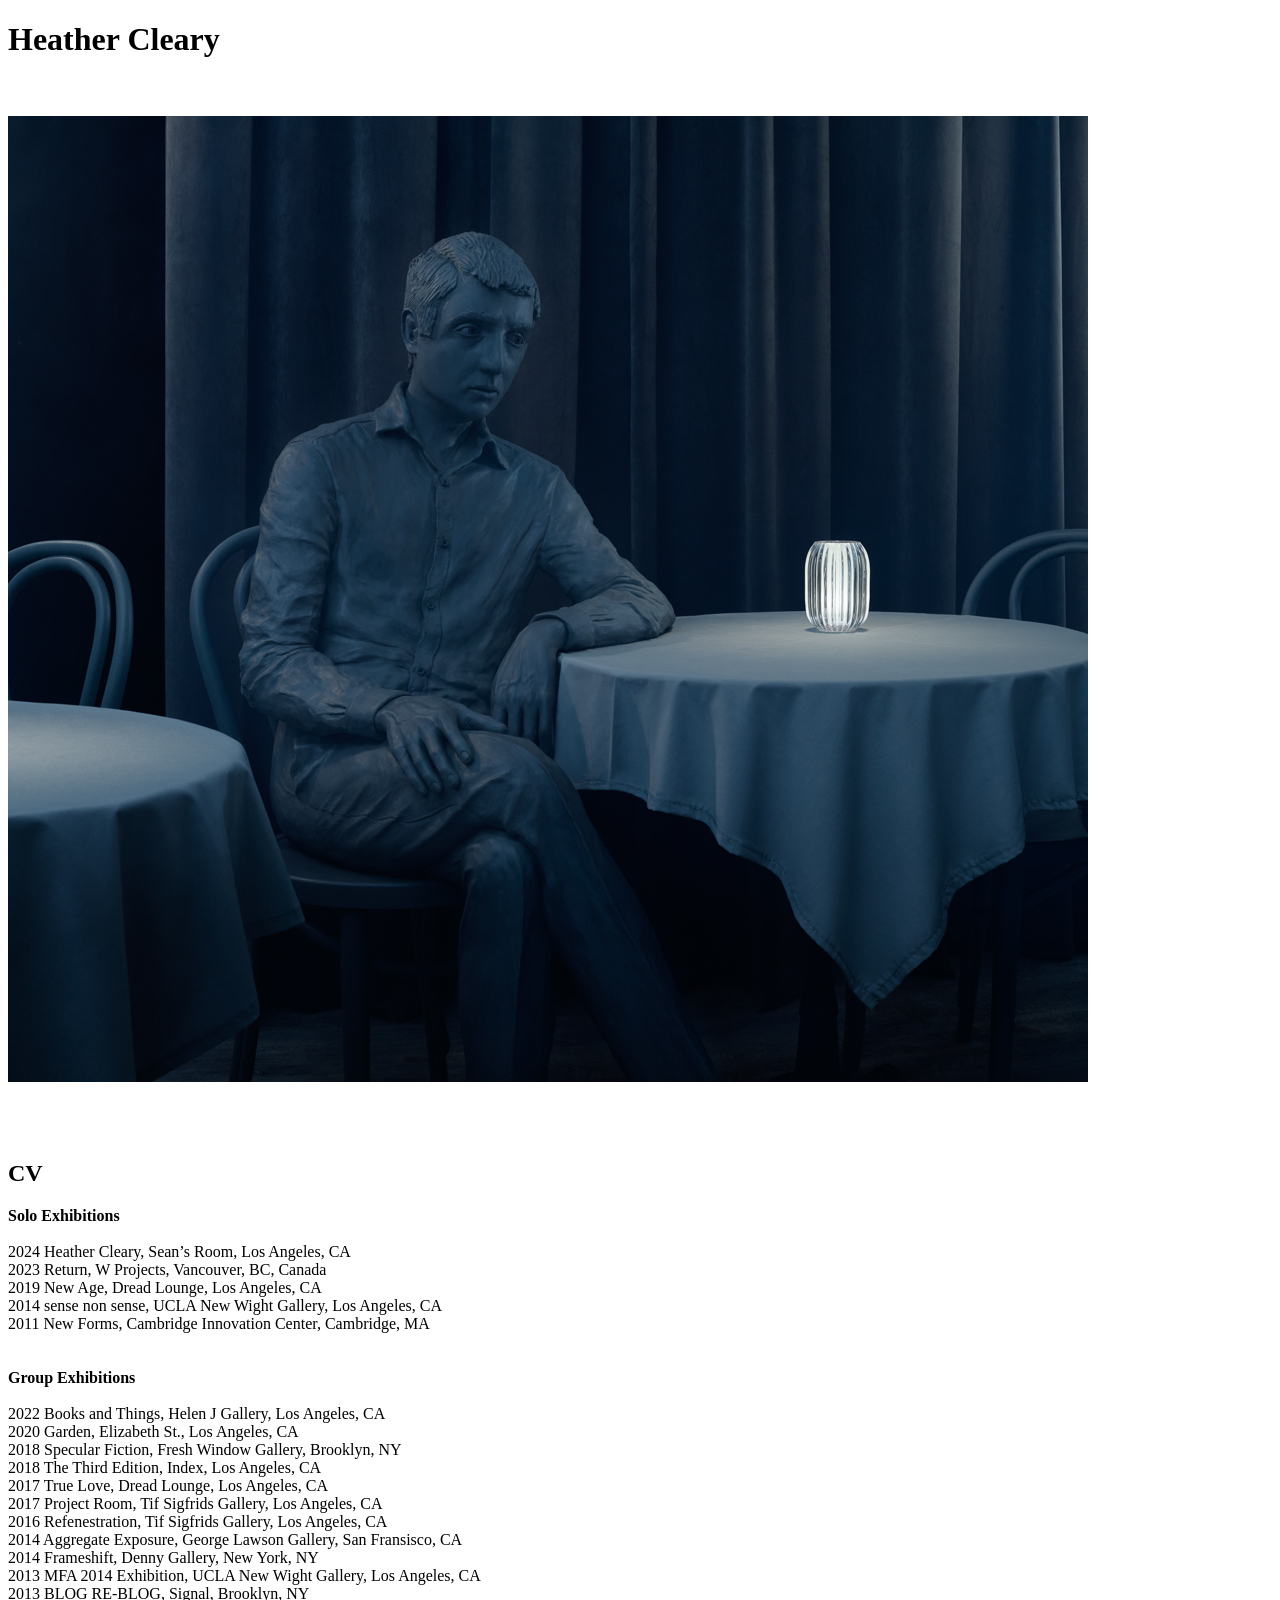
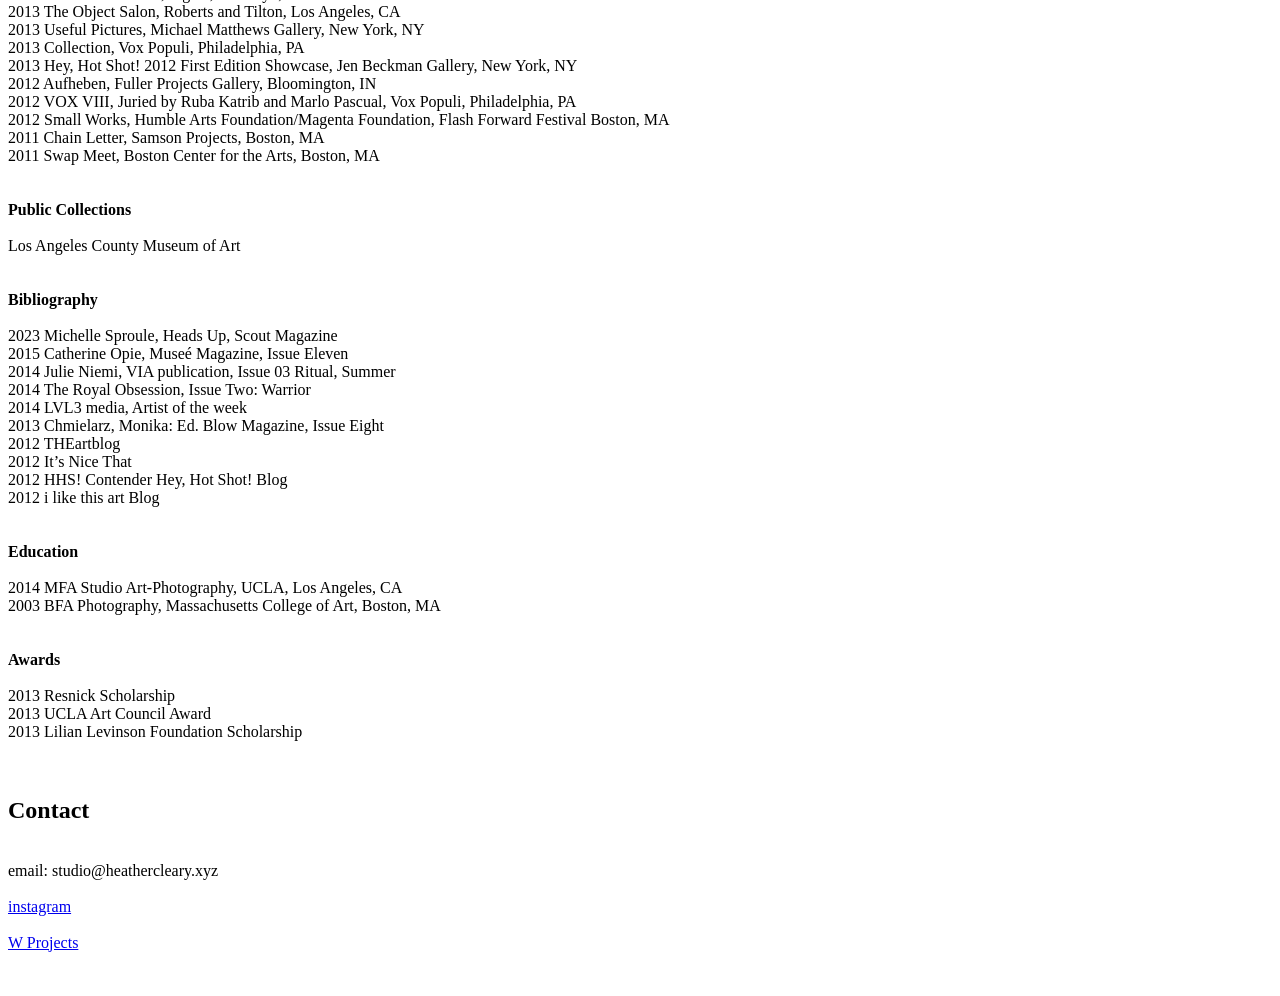
==== index.html @ eddebcda "Add files via upload" ====
<!DOCTYPE html>
<html>
	<head>
		<meta charset="utf-8">
		<meta name="viewport" content="width=device-width, initial-scale=1">
		<title>Heather Cleary</title>
	</head>
	
	<body>
		<h1>Heather Cleary</h1><br><br>
		
		<img src="heather-cleary-The Dreamer-2024.jpg"><br><br><br><br>
		
		
		
		<h2>CV</h2>
		
		<p>
		
	
		<b>Solo Exhibitions</b><br><br>
		2024 Heather Cleary, Sean’s Room, Los Angeles, CA<br>
		2023 Return, W Projects, Vancouver, BC, Canada<br>
		2019 New Age, Dread Lounge, Los Angeles, CA<br>
		2014 sense non sense, UCLA New Wight Gallery, Los Angeles, CA<br>
		2011 New Forms, Cambridge Innovation Center, Cambridge, MA<br><br><br>


		<b>Group Exhibitions</b><br><br>
		2022 Books and Things, Helen J Gallery, Los Angeles, CA<br>
		2020 Garden, Elizabeth St., Los Angeles, CA<br>
		2018 Specular Fiction, Fresh Window Gallery, Brooklyn, NY<br>
		2018 The Third Edition, Index, Los Angeles, CA<br>
		2017 True Love, Dread Lounge, Los Angeles, CA<br>
		2017 Project Room, Tif Sigfrids Gallery, Los Angeles, CA<br>
		2016 Refenestration, Tif Sigfrids Gallery, Los Angeles, CA<br>
		2014 Aggregate Exposure, George Lawson Gallery, San Fransisco, CA<br>
		2014 Frameshift, Denny Gallery, New York, NY<br>
		2013 MFA 2014 Exhibition, UCLA New Wight Gallery, Los Angeles, CA<br>
		2013 BLOG RE-BLOG, Signal, Brooklyn, NY<br>
		2013 The Object Salon, Roberts and Tilton, Los Angeles, CA<br>
		2013 Useful Pictures, Michael Matthews Gallery, New York, NY<br>
		2013 Collection, Vox Populi, Philadelphia, PA<br>
		2013 Hey, Hot Shot! 2012 First Edition Showcase, Jen Beckman Gallery, New York, NY <br>
		2012 Aufheben, Fuller Projects Gallery, Bloomington, IN<br>
		2012 VOX VIII, Juried by Ruba Katrib and Marlo Pascual, Vox Populi, Philadelphia, PA <br>
		2012 Small Works, Humble Arts Foundation/Magenta Foundation, Flash Forward Festival
		Boston, MA <br>
		2011 Chain Letter, Samson Projects, Boston, MA<br>
		2011 Swap Meet, Boston Center for the Arts, Boston, MA<br><br><br>

		<b>Public Collections</b><br><br>
		Los Angeles County Museum of Art<br><br><br>
		

		<b>Bibliography</b><br><br>
		2023 Michelle Sproule, Heads Up, Scout Magazine<br>
		2015 Catherine Opie, Museé Magazine, Issue Eleven<br>
		2014 Julie Niemi, VIA publication, Issue 03 Ritual, Summer<br>
		2014 The Royal Obsession, Issue Two: Warrior<br>
		2014 LVL3 media, Artist of the week<br>
		2013 Chmielarz, Monika: Ed. Blow Magazine, Issue Eight<br>
		2012 THEartblog<br>
		2012 It’s Nice That<br>
		2012 HHS! Contender Hey, Hot Shot! Blog<br>
		2012 i like this art Blog<br><br><br>

		<b>Education</b><br><br>
		2014 MFA Studio Art-Photography, UCLA, Los Angeles, CA<br>
		2003 BFA Photography, Massachusetts College of Art, Boston, MA<br><br><br>

		<b>Awards</b><br><br>
		2013 Resnick Scholarship<br>
		2013 UCLA Art Council Award<br>
		2013 Lilian Levinson Foundation Scholarship<br><br><br>

		</p>
		
		<h2>Contact</h2><br>
		
		email: studio@heathercleary.xyz<br><br>
		
		<a href="https://www.instagram.com/letstrybeige/" target="_blank">instagram</a><br><br>
		
		<a href="https://www.wprojectsyvr.com/" target="_blank">W Projects</a><br><br><br>
	
	</body>
</html>
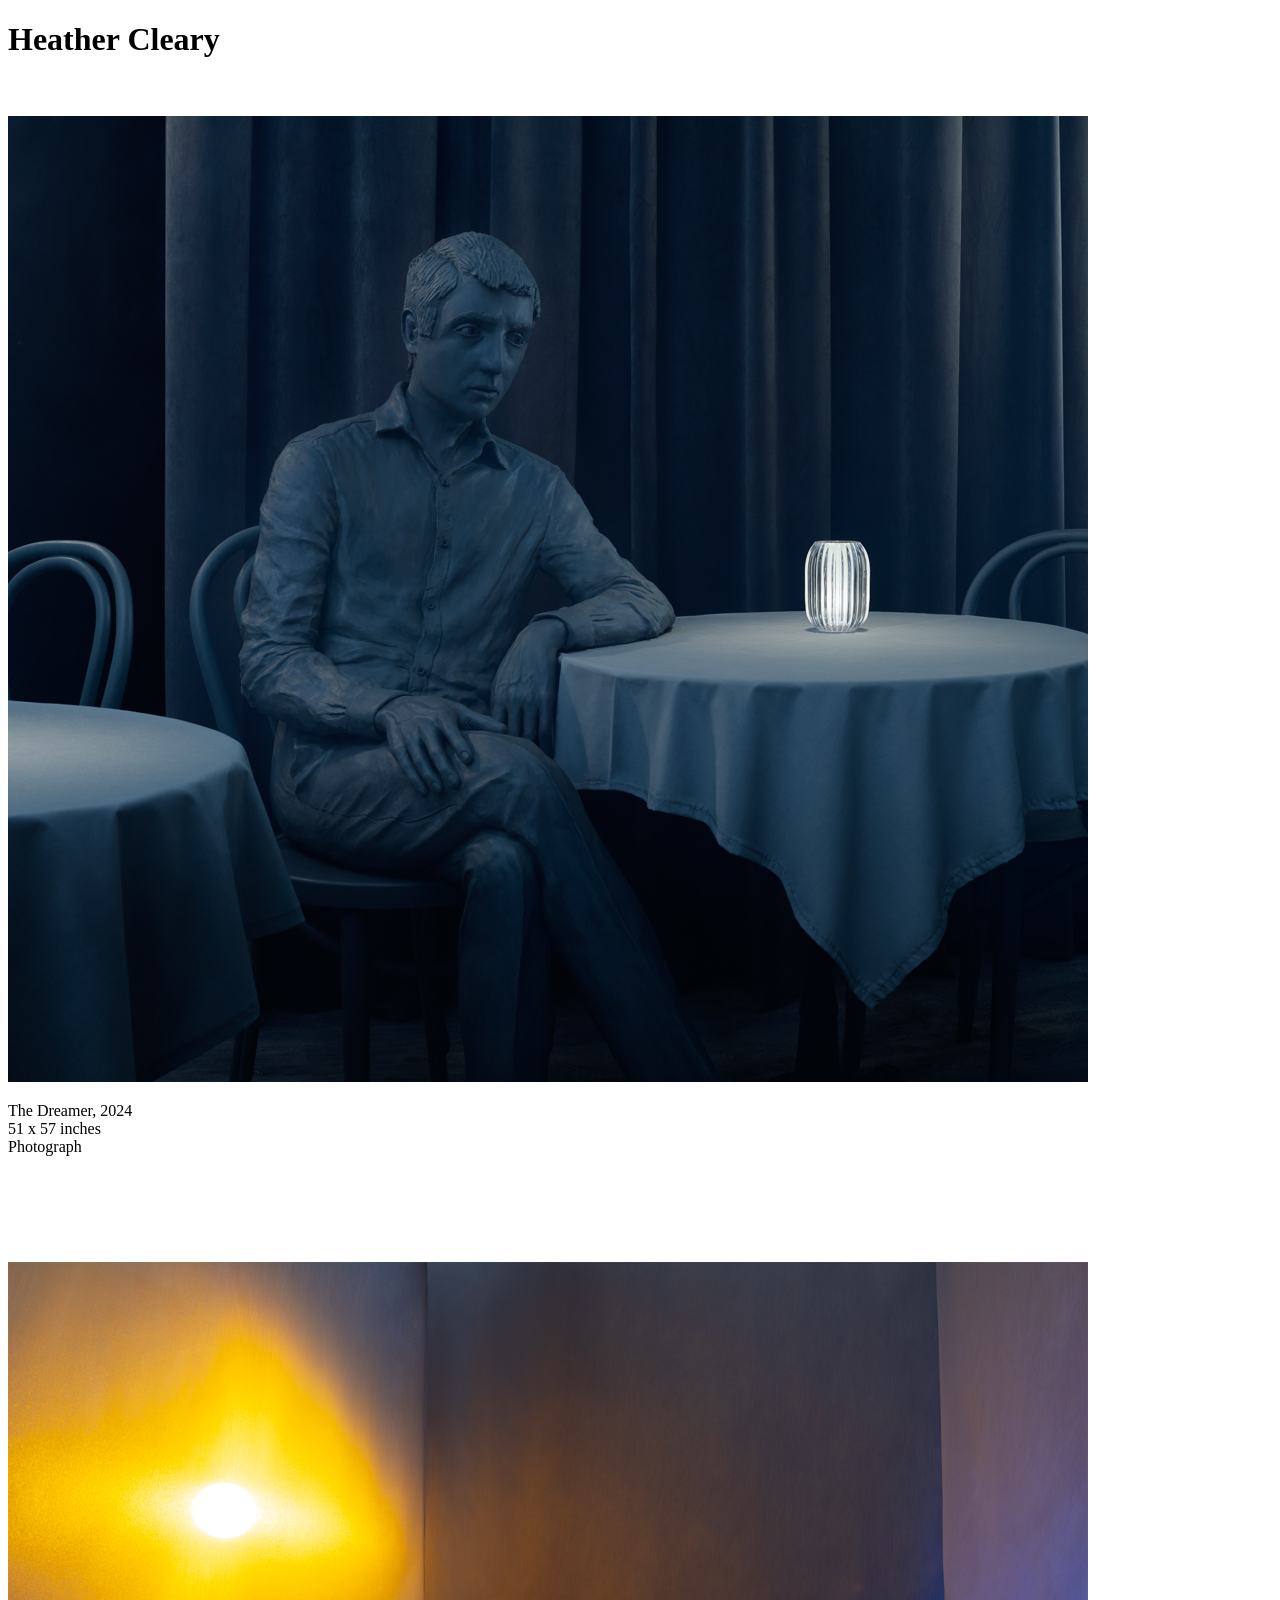
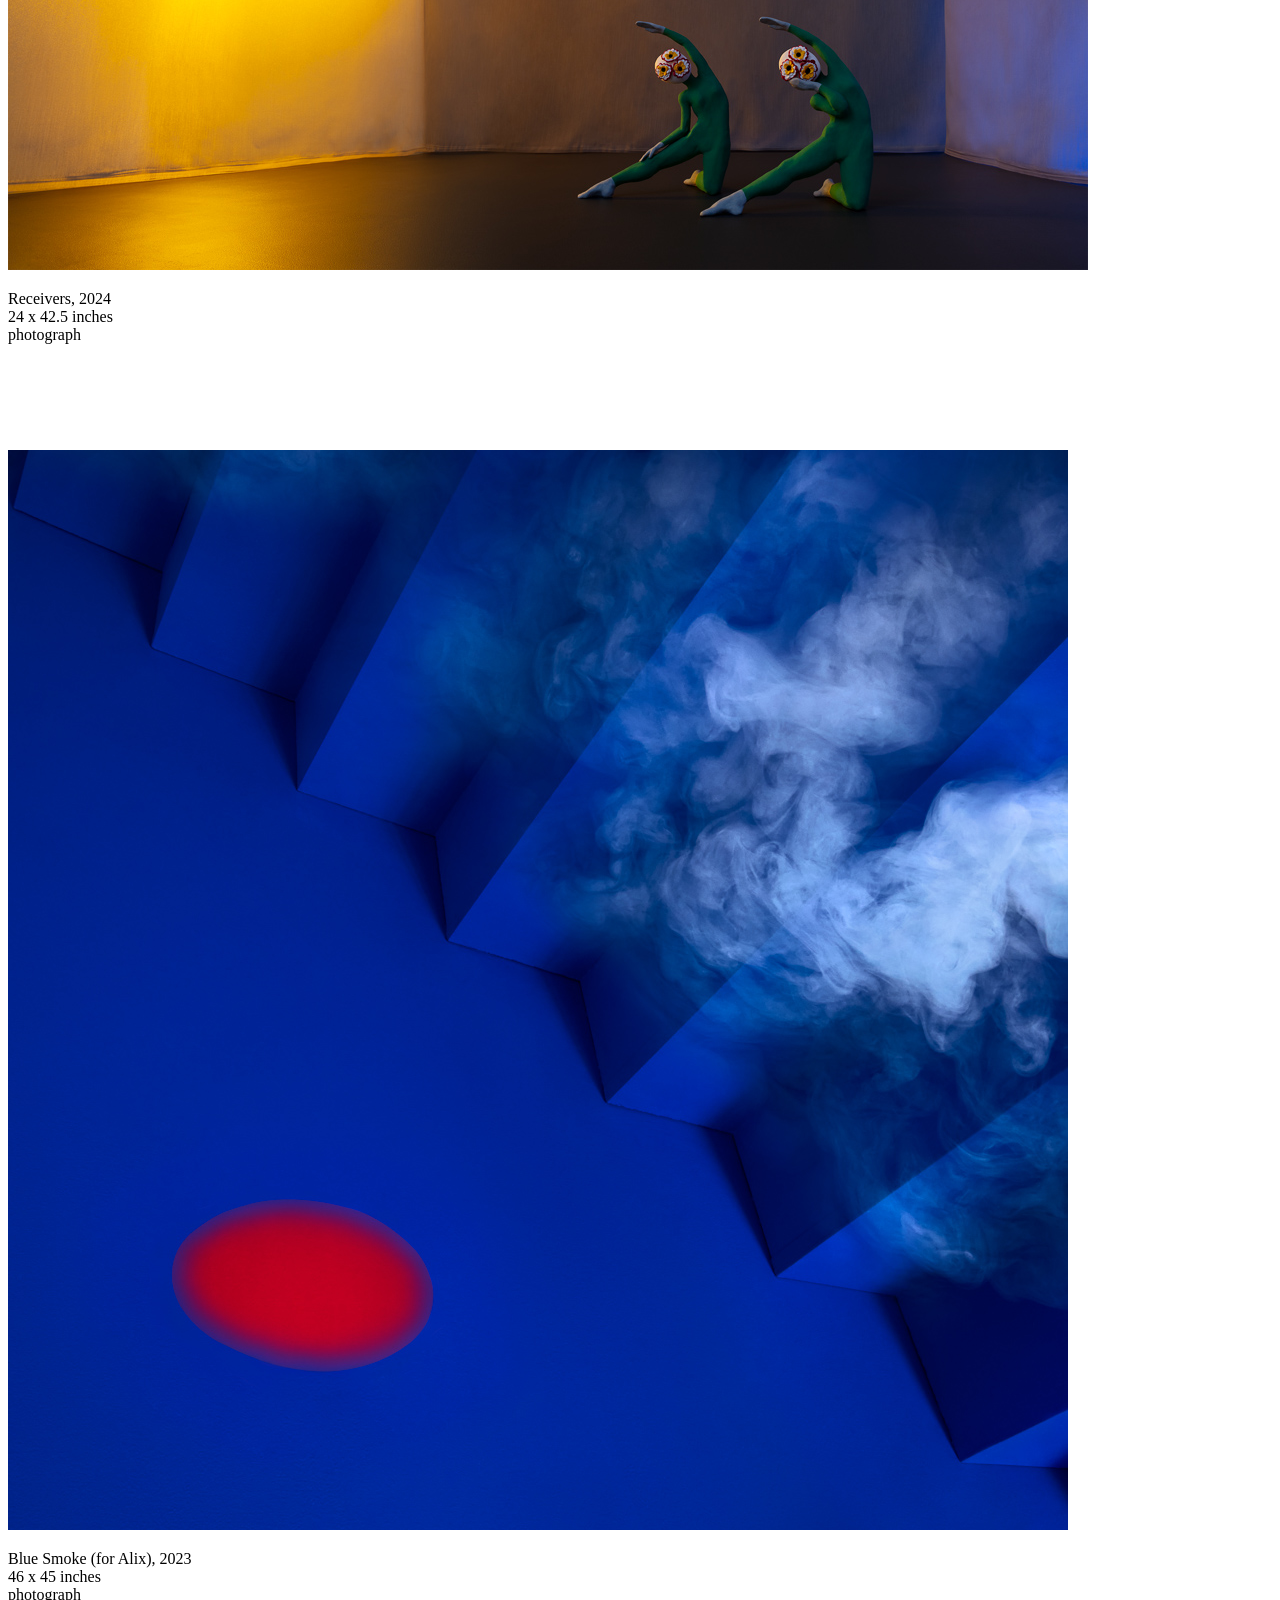
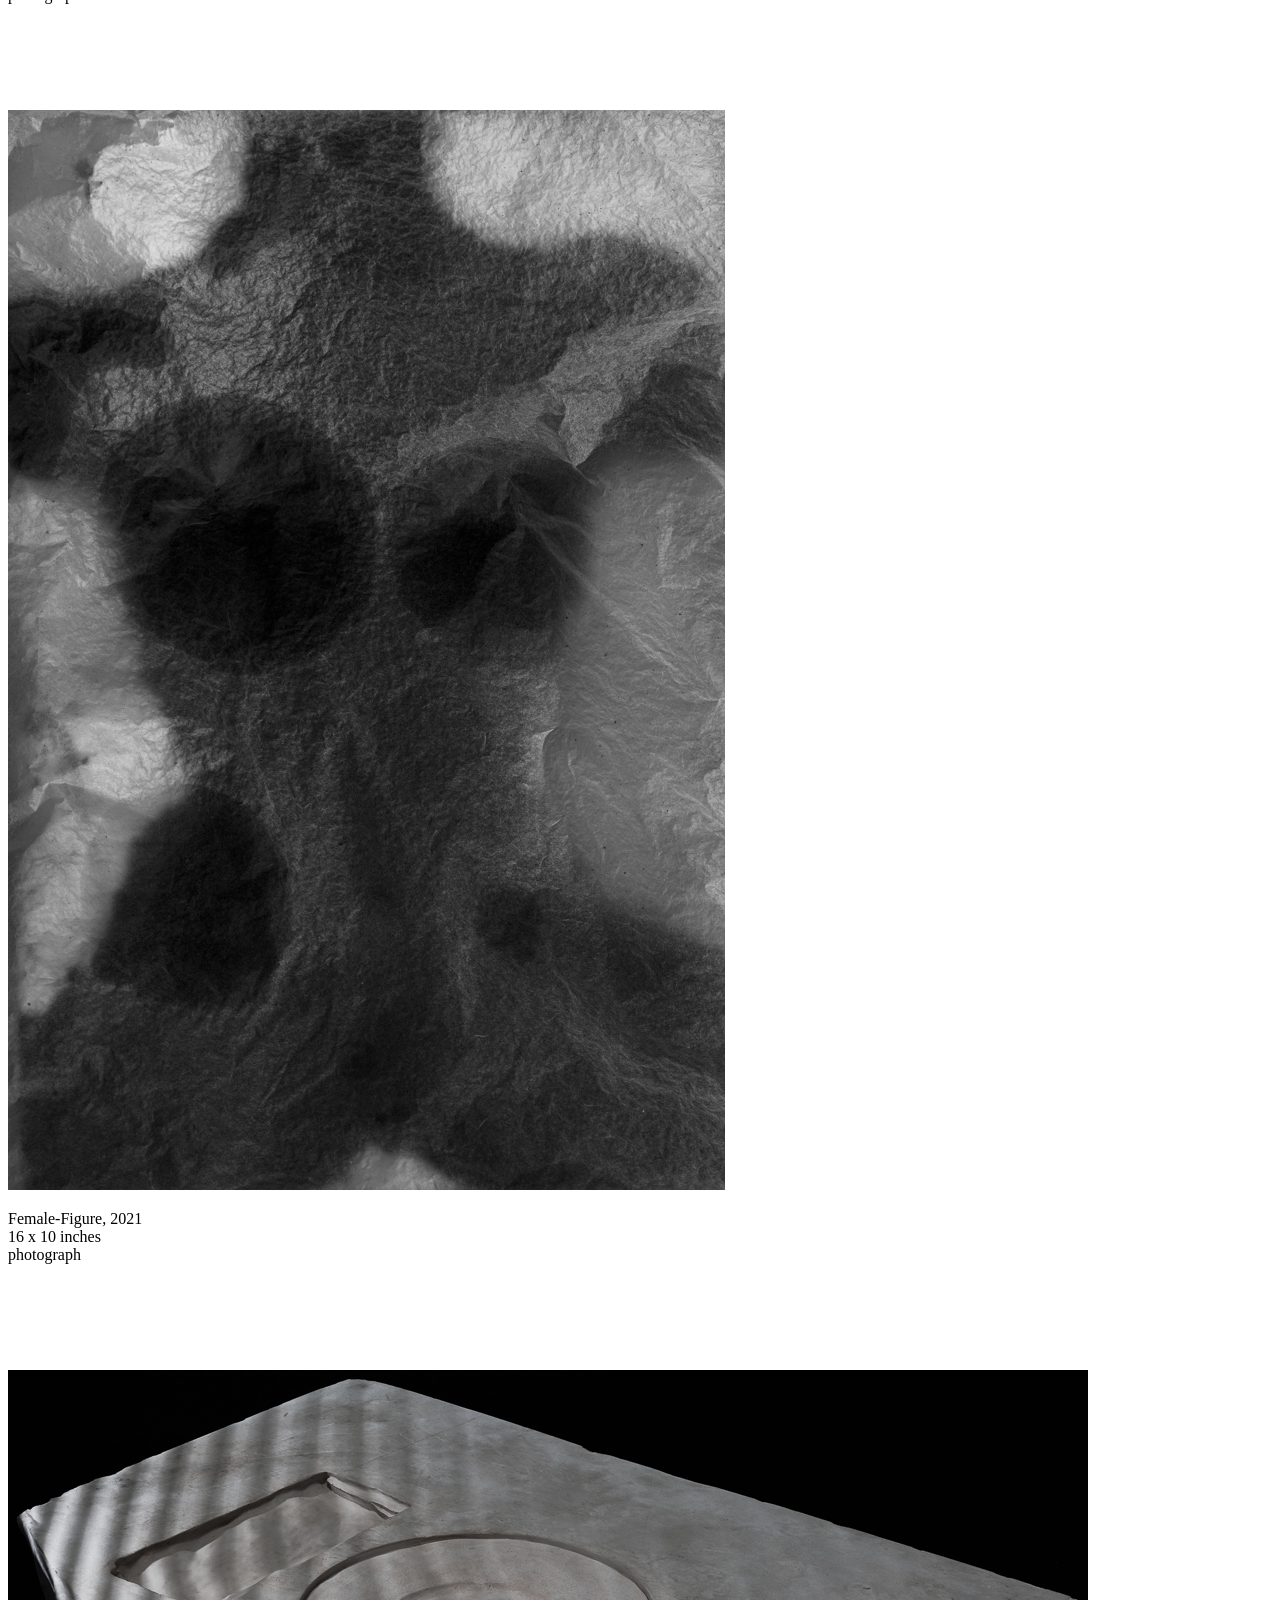
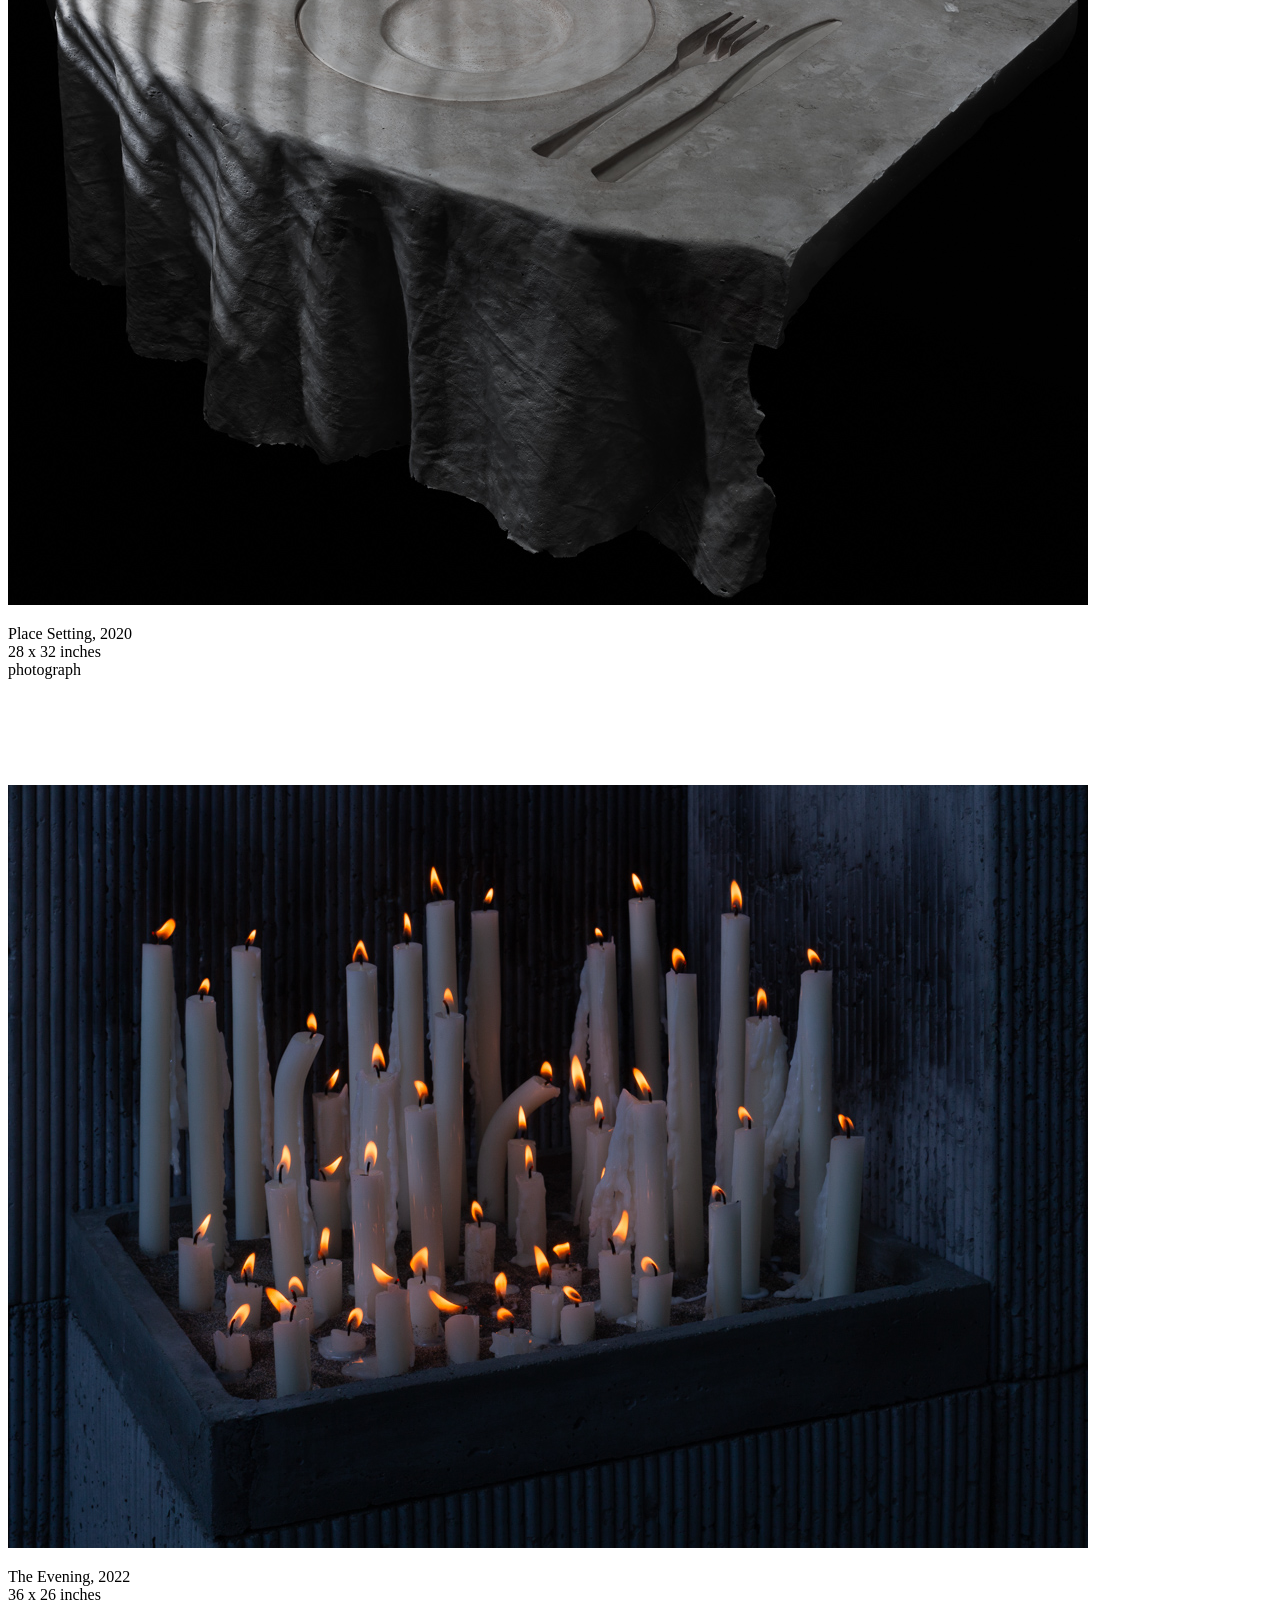
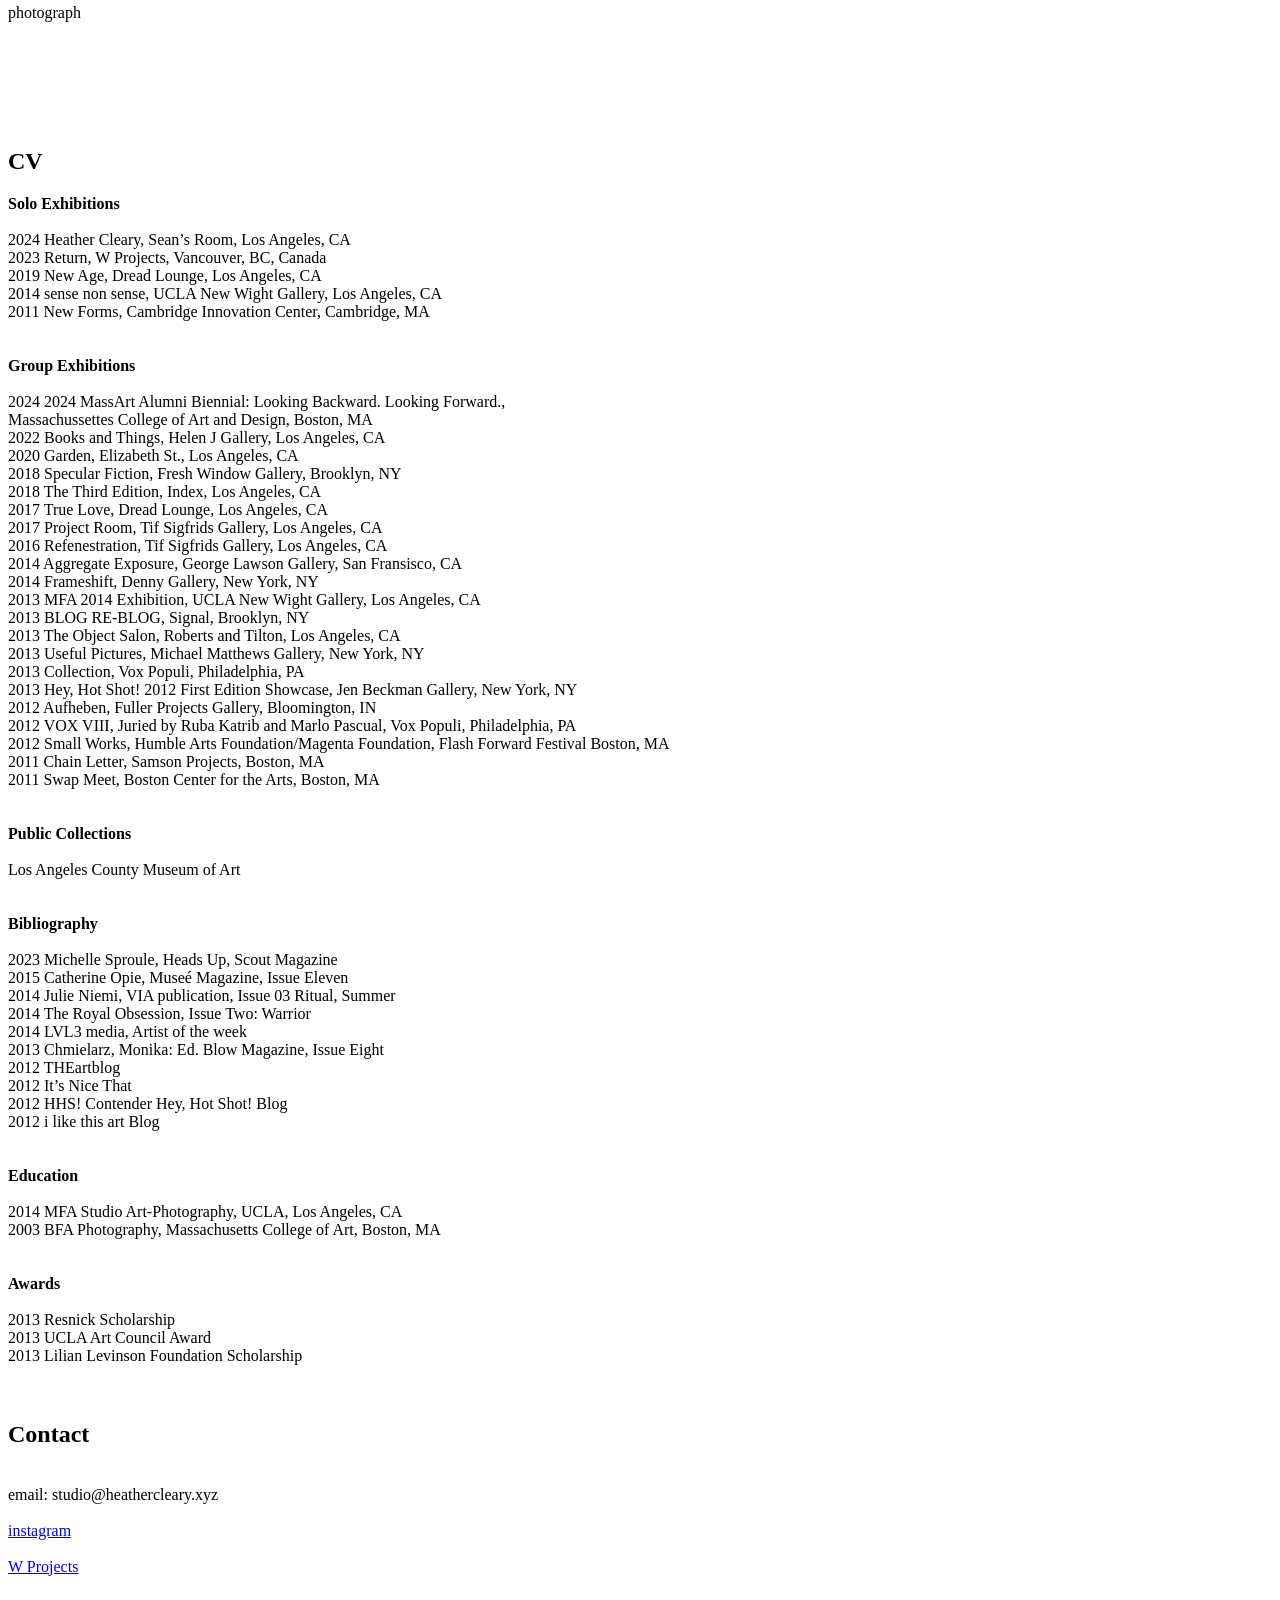
==== commit 51a22cea: "Add files via upload" ====
--- a/index.html
+++ b/index.html
@@ -1,3 +1,4 @@
+
 <!DOCTYPE html>
 <html>
 	<head>
@@ -9,7 +10,46 @@
 	<body>
 		<h1>Heather Cleary</h1><br><br>
 		
-		<img src="heather-cleary-The Dreamer-2024.jpg"><br><br><br><br>
+		<img src="heather-cleary-The Dreamer-2024.jpg"><br>
+		<p>
+		The Dreamer, 2024 <br>
+		51 x 57 inches<br>
+		Photograph<p/>
+		<br><br><br><br><br>
+		
+		<img src="heather-cleary-2023-Receivers.jpg"><br>
+		<p>Receivers, 2024<br>
+		24 x 42.5 inches<br>
+		photograph</p>
+		<br><br><br><br><br>
+		
+		<img src="heather-cleary-2023-Blue-Smoke-(for-Alix).jpg"><br>
+		<p>
+		Blue Smoke (for Alix), 2023<br>
+		46 x 45 inches<br>
+		photograph</p>
+		<br><br><br><br><br>
+		
+		<img src="heather-cleary-Female-Figure,2021.jpg"><br>
+		<p>
+		Female-Figure, 2021<br>
+		16 x 10 inches<br>
+		photograph</p>
+		<br><br><br><br><br>
+		
+		<img src="heather-cleary-Placesetting-2020.jpg"><br>
+		<p>
+		Place Setting, 2020<br>
+		28 x 32 inches<br>
+		photograph</p>
+		<br><br><br><br><br>
+		
+		<img src="heather-cleary-The-Evening-2022-.jpg"><br>
+		<p>
+		The Evening, 2022<br>
+		36 x 26 inches<br>
+		photograph</p>
+		<br><br><br><br><br>
 		
 		
 		
@@ -27,6 +67,8 @@
 
 
 		<b>Group Exhibitions</b><br><br>
+		2024 2024 MassArt Alumni Biennial: Looking Backward. Looking Forward., <br>
+		Massachussettes College of Art and Design, Boston, MA<br>
 		2022 Books and Things, Helen J Gallery, Los Angeles, CA<br>
 		2020 Garden, Elizabeth St., Los Angeles, CA<br>
 		2018 Specular Fiction, Fresh Window Gallery, Brooklyn, NY<br>
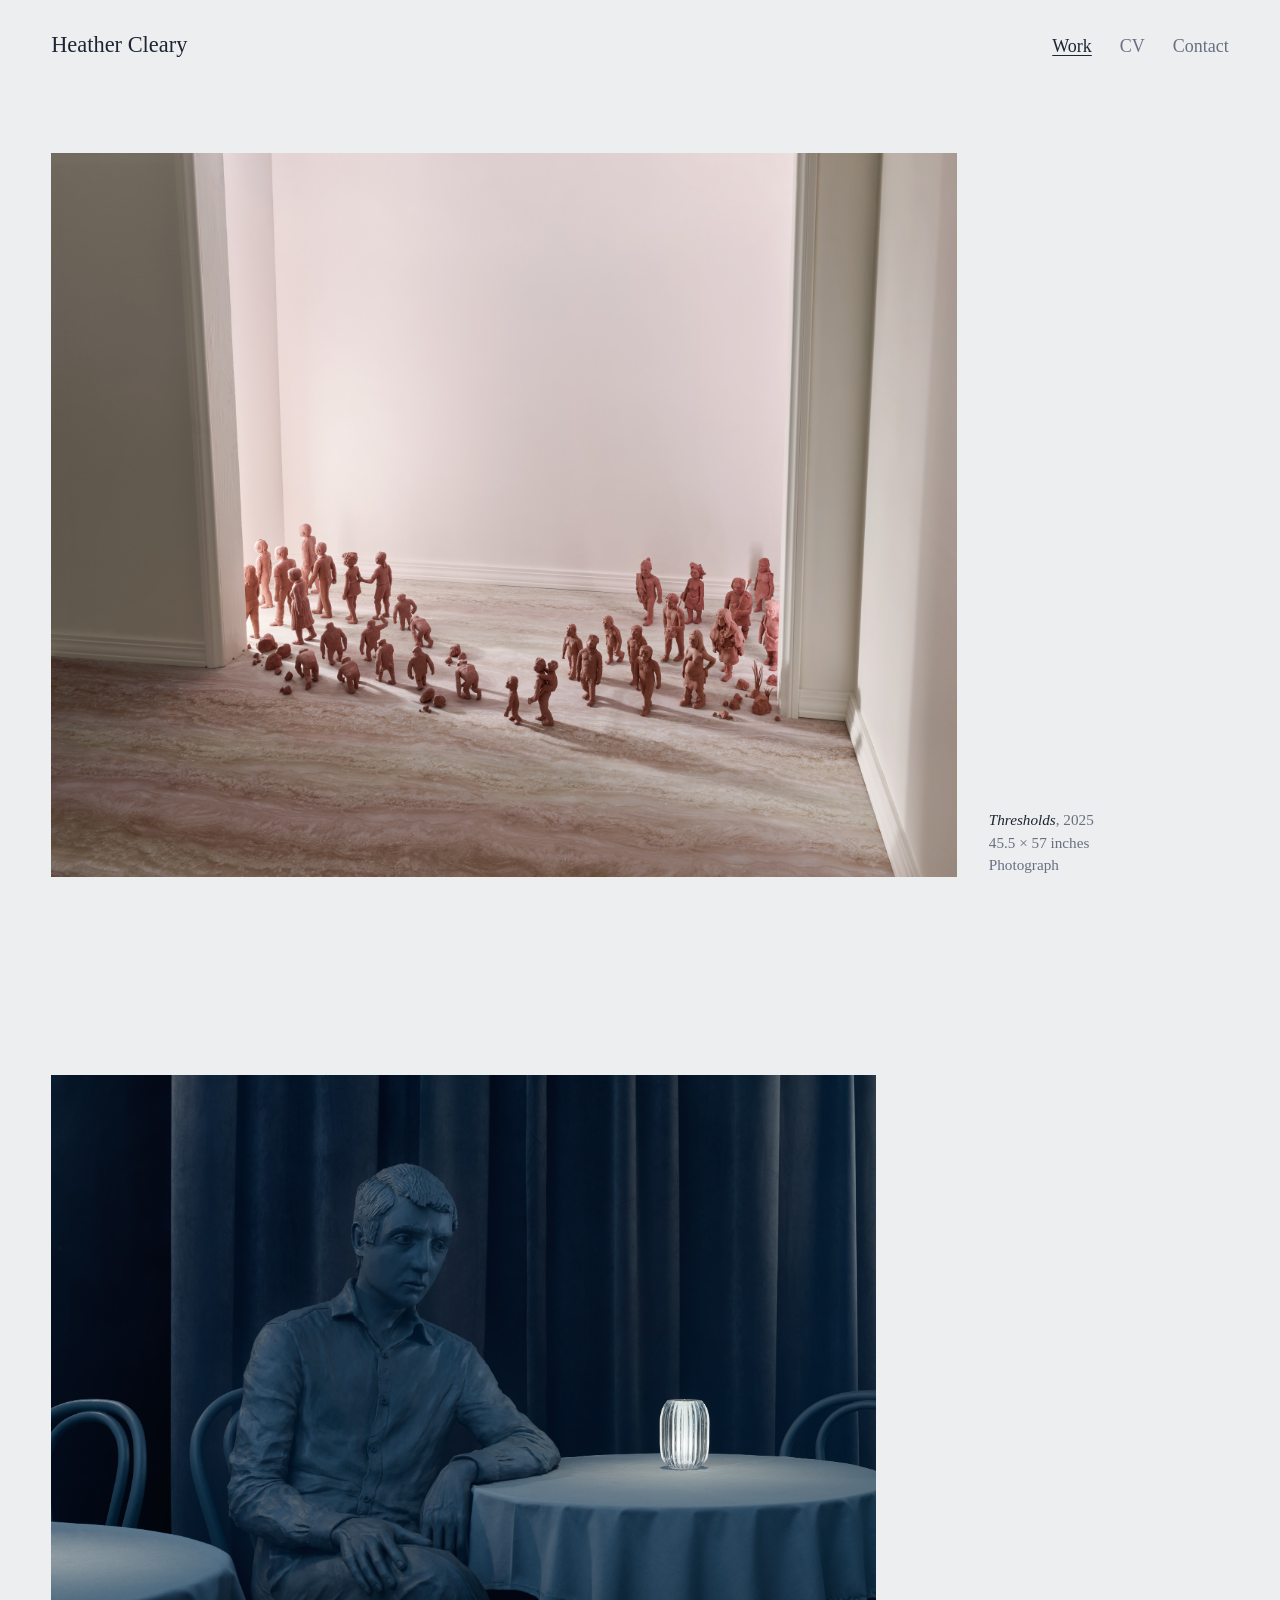
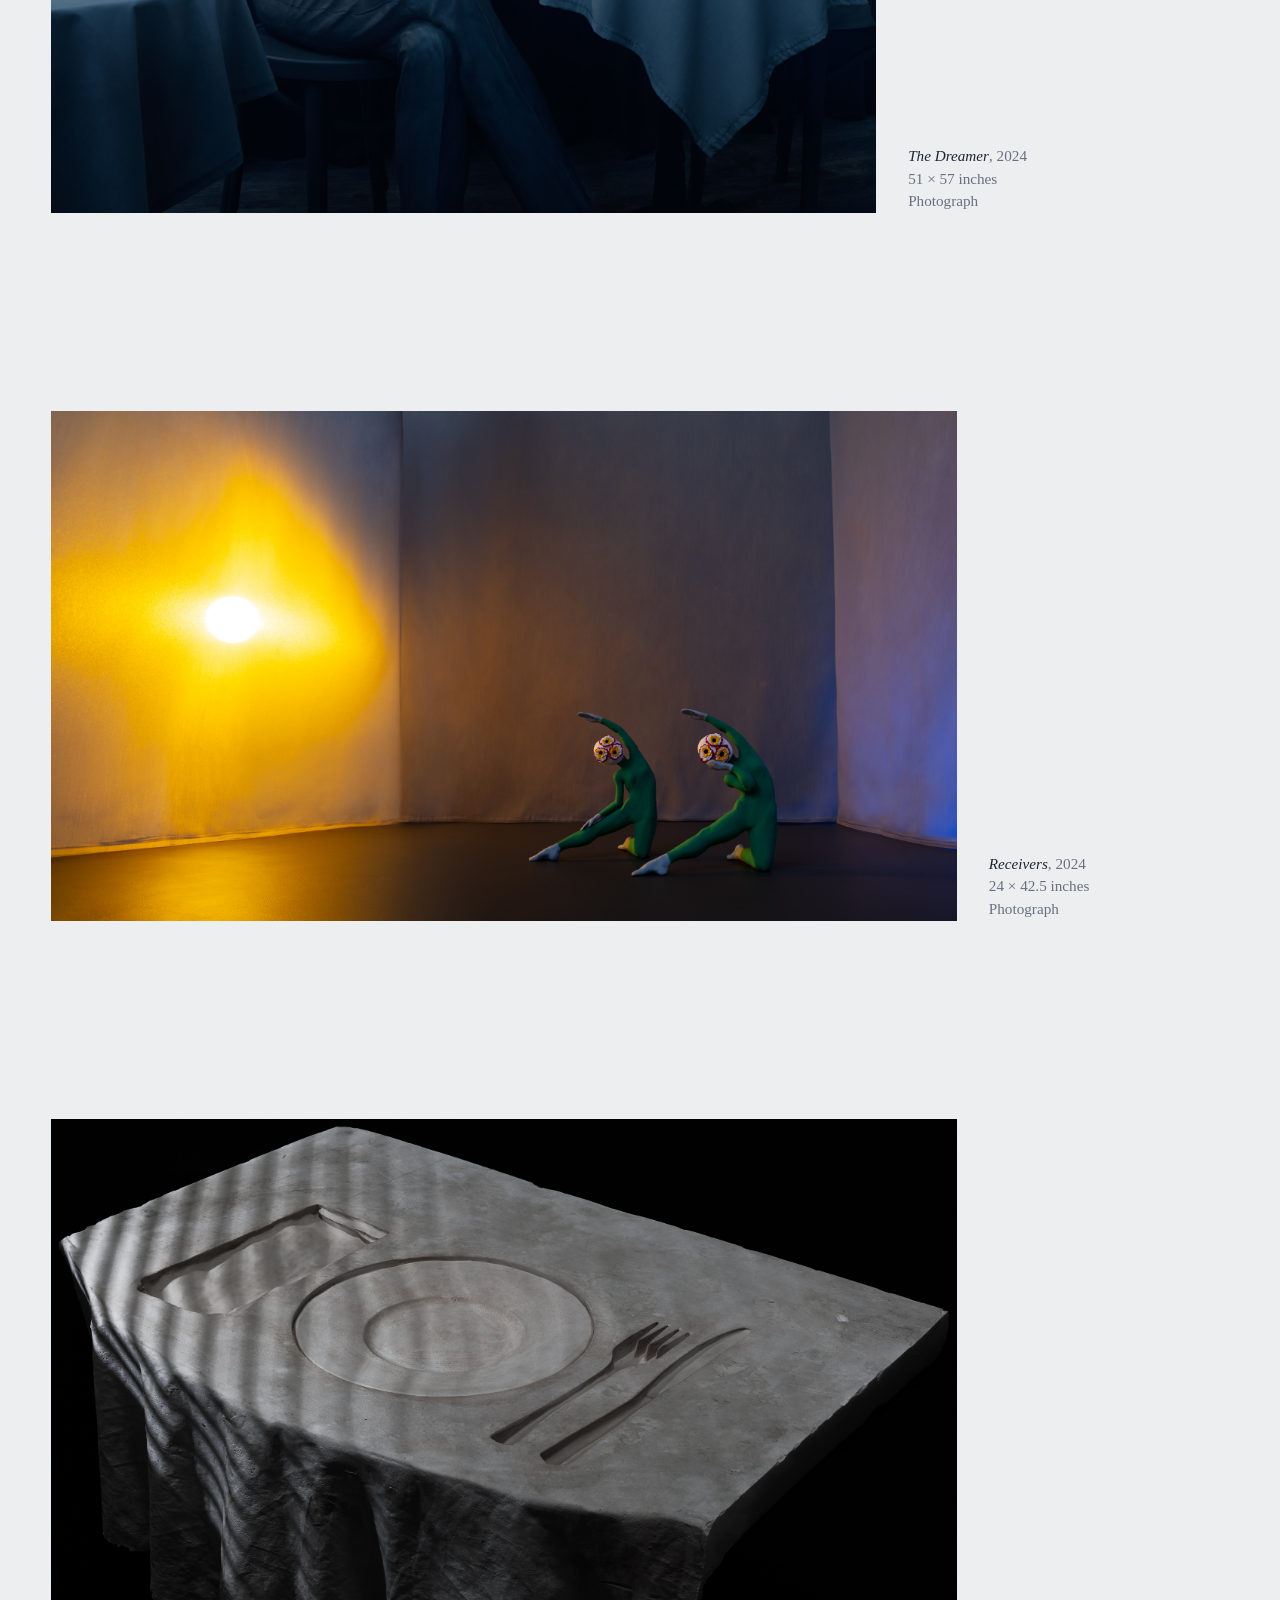
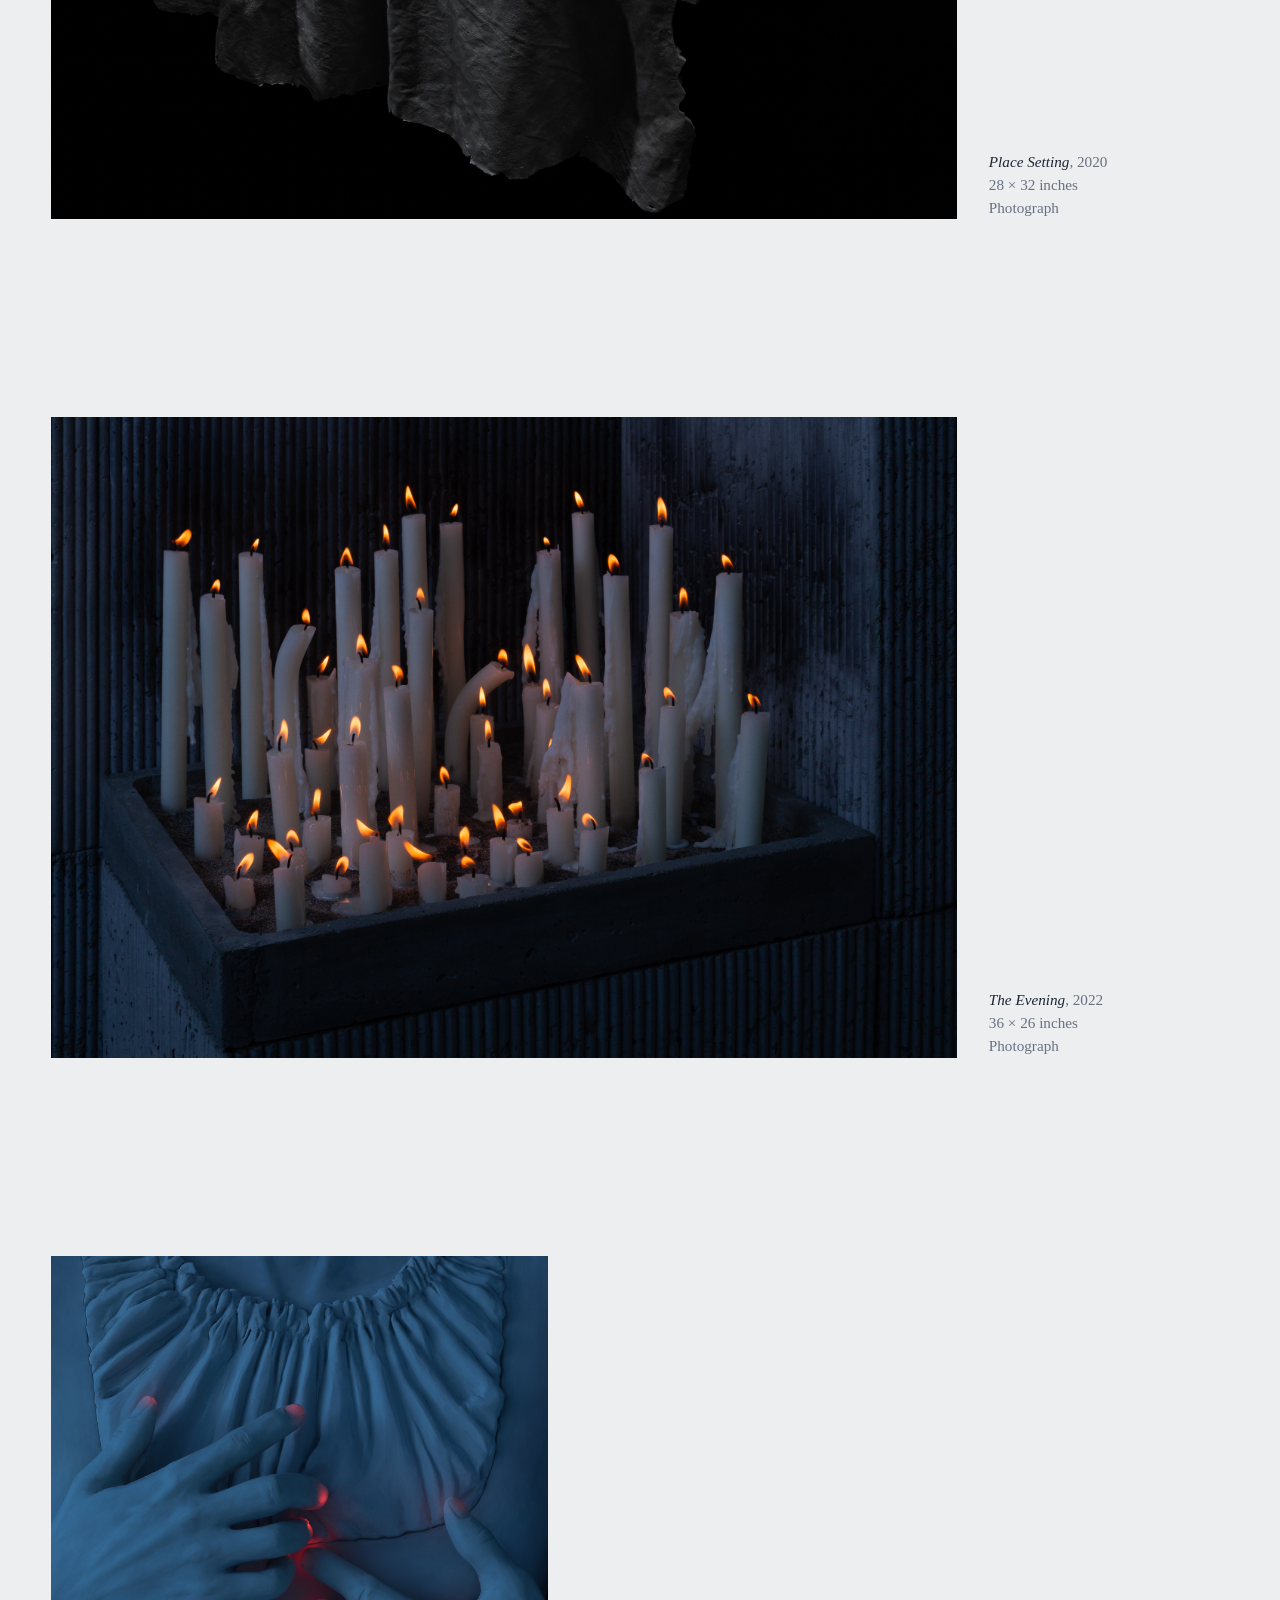
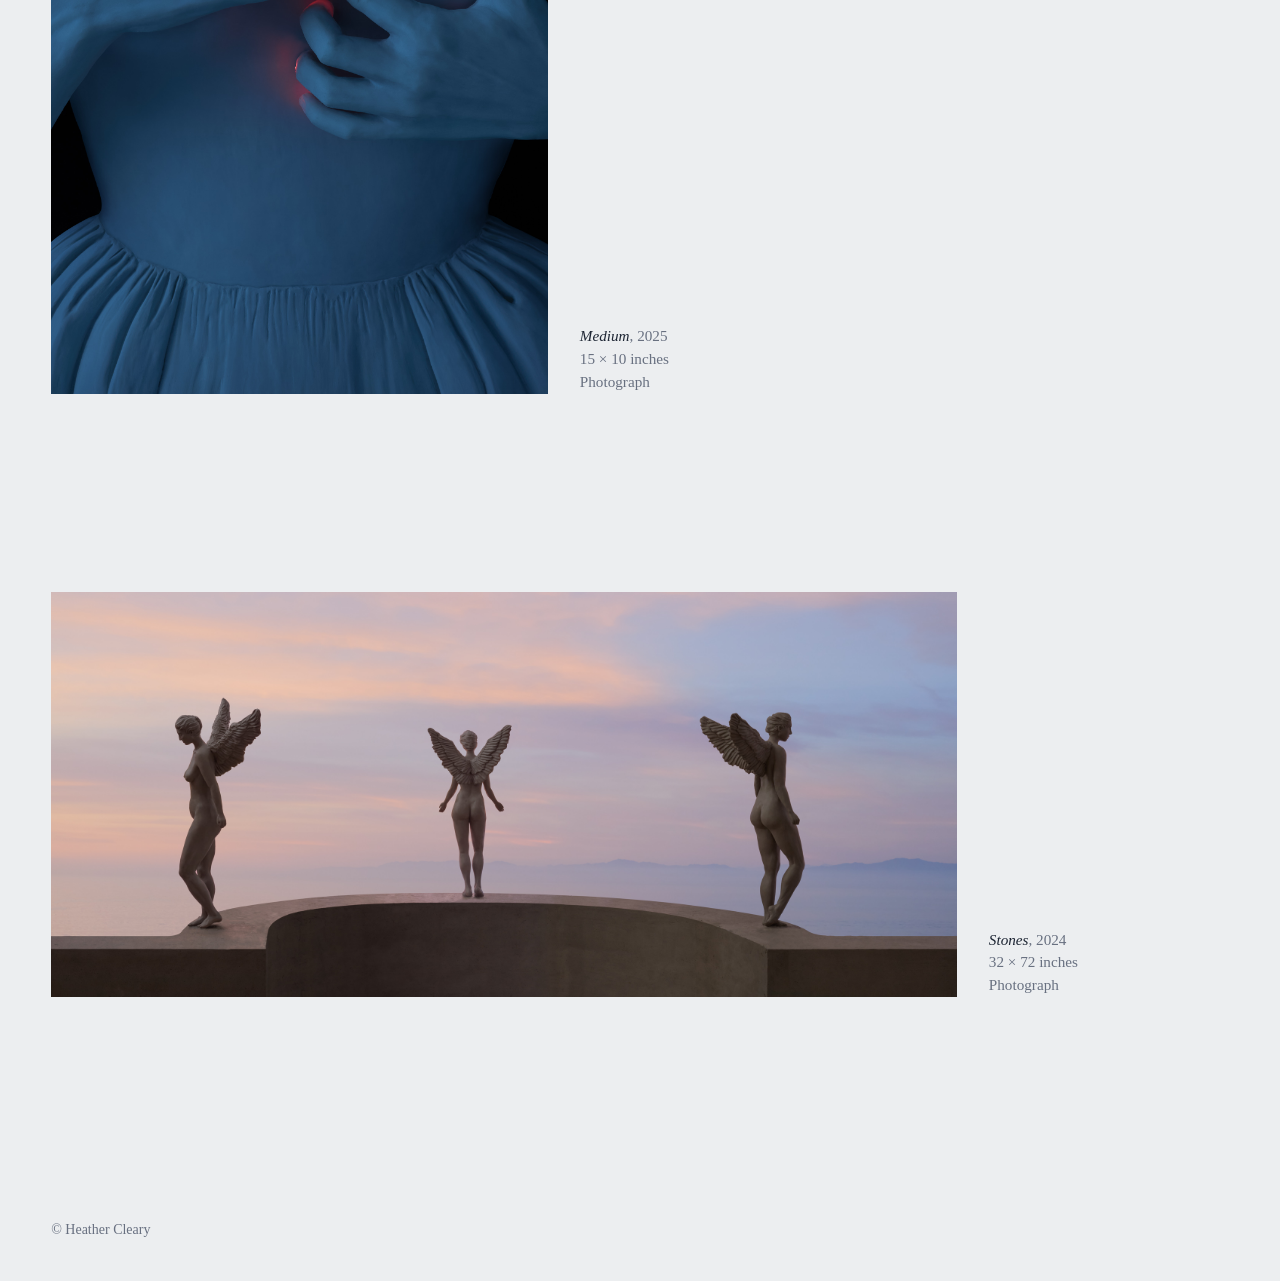
==== commit 44caeff1: "Add files via upload" ====
--- a/index.html
+++ b/index.html
@@ -1,130 +1,151 @@
-
-<!DOCTYPE html>
-<html>
-	<head>
-		<meta charset="utf-8">
-		<meta name="viewport" content="width=device-width, initial-scale=1">
-		<title>Heather Cleary</title>
-	</head>
-	
-	<body>
-		<h1>Heather Cleary</h1><br><br>
-		
-		<img src="heather-cleary-The Dreamer-2024.jpg"><br>
-		<p>
-		The Dreamer, 2024 <br>
-		51 x 57 inches<br>
-		Photograph<p/>
-		<br><br><br><br><br>
-		
-		<img src="heather-cleary-2023-Receivers.jpg"><br>
-		<p>Receivers, 2024<br>
-		24 x 42.5 inches<br>
-		photograph</p>
-		<br><br><br><br><br>
-		
-		<img src="heather-cleary-2023-Blue-Smoke-(for-Alix).jpg"><br>
-		<p>
-		Blue Smoke (for Alix), 2023<br>
-		46 x 45 inches<br>
-		photograph</p>
-		<br><br><br><br><br>
-		
-		<img src="heather-cleary-Female-Figure,2021.jpg"><br>
-		<p>
-		Female-Figure, 2021<br>
-		16 x 10 inches<br>
-		photograph</p>
-		<br><br><br><br><br>
-		
-		<img src="heather-cleary-Placesetting-2020.jpg"><br>
-		<p>
-		Place Setting, 2020<br>
-		28 x 32 inches<br>
-		photograph</p>
-		<br><br><br><br><br>
-		
-		<img src="heather-cleary-The-Evening-2022-.jpg"><br>
-		<p>
-		The Evening, 2022<br>
-		36 x 26 inches<br>
-		photograph</p>
-		<br><br><br><br><br>
-		
-		
-		
-		<h2>CV</h2>
-		
-		<p>
-		
-	
-		<b>Solo Exhibitions</b><br><br>
-		2024 Heather Cleary, Sean’s Room, Los Angeles, CA<br>
-		2023 Return, W Projects, Vancouver, BC, Canada<br>
-		2019 New Age, Dread Lounge, Los Angeles, CA<br>
-		2014 sense non sense, UCLA New Wight Gallery, Los Angeles, CA<br>
-		2011 New Forms, Cambridge Innovation Center, Cambridge, MA<br><br><br>
-
-
-		<b>Group Exhibitions</b><br><br>
-		2024 2024 MassArt Alumni Biennial: Looking Backward. Looking Forward., <br>
-		Massachussettes College of Art and Design, Boston, MA<br>
-		2022 Books and Things, Helen J Gallery, Los Angeles, CA<br>
-		2020 Garden, Elizabeth St., Los Angeles, CA<br>
-		2018 Specular Fiction, Fresh Window Gallery, Brooklyn, NY<br>
-		2018 The Third Edition, Index, Los Angeles, CA<br>
-		2017 True Love, Dread Lounge, Los Angeles, CA<br>
-		2017 Project Room, Tif Sigfrids Gallery, Los Angeles, CA<br>
-		2016 Refenestration, Tif Sigfrids Gallery, Los Angeles, CA<br>
-		2014 Aggregate Exposure, George Lawson Gallery, San Fransisco, CA<br>
-		2014 Frameshift, Denny Gallery, New York, NY<br>
-		2013 MFA 2014 Exhibition, UCLA New Wight Gallery, Los Angeles, CA<br>
-		2013 BLOG RE-BLOG, Signal, Brooklyn, NY<br>
-		2013 The Object Salon, Roberts and Tilton, Los Angeles, CA<br>
-		2013 Useful Pictures, Michael Matthews Gallery, New York, NY<br>
-		2013 Collection, Vox Populi, Philadelphia, PA<br>
-		2013 Hey, Hot Shot! 2012 First Edition Showcase, Jen Beckman Gallery, New York, NY <br>
-		2012 Aufheben, Fuller Projects Gallery, Bloomington, IN<br>
-		2012 VOX VIII, Juried by Ruba Katrib and Marlo Pascual, Vox Populi, Philadelphia, PA <br>
-		2012 Small Works, Humble Arts Foundation/Magenta Foundation, Flash Forward Festival
-		Boston, MA <br>
-		2011 Chain Letter, Samson Projects, Boston, MA<br>
-		2011 Swap Meet, Boston Center for the Arts, Boston, MA<br><br><br>
-
-		<b>Public Collections</b><br><br>
-		Los Angeles County Museum of Art<br><br><br>
-		
-
-		<b>Bibliography</b><br><br>
-		2023 Michelle Sproule, Heads Up, Scout Magazine<br>
-		2015 Catherine Opie, Museé Magazine, Issue Eleven<br>
-		2014 Julie Niemi, VIA publication, Issue 03 Ritual, Summer<br>
-		2014 The Royal Obsession, Issue Two: Warrior<br>
-		2014 LVL3 media, Artist of the week<br>
-		2013 Chmielarz, Monika: Ed. Blow Magazine, Issue Eight<br>
-		2012 THEartblog<br>
-		2012 It’s Nice That<br>
-		2012 HHS! Contender Hey, Hot Shot! Blog<br>
-		2012 i like this art Blog<br><br><br>
-
-		<b>Education</b><br><br>
-		2014 MFA Studio Art-Photography, UCLA, Los Angeles, CA<br>
-		2003 BFA Photography, Massachusetts College of Art, Boston, MA<br><br><br>
-
-		<b>Awards</b><br><br>
-		2013 Resnick Scholarship<br>
-		2013 UCLA Art Council Award<br>
-		2013 Lilian Levinson Foundation Scholarship<br><br><br>
-
-		</p>
-		
-		<h2>Contact</h2><br>
-		
-		email: studio@heathercleary.xyz<br><br>
-		
-		<a href="https://www.instagram.com/letstrybeige/" target="_blank">instagram</a><br><br>
-		
-		<a href="https://www.wprojectsyvr.com/" target="_blank">W Projects</a><br><br><br>
-	
-	</body>
-</html>
+<!DOCTYPE html>
+<html lang="en">
+<head>
+  <meta charset="utf-8">
+  <meta name="viewport" content="width=device-width, initial-scale=1">
+  <title>Heather Cleary</title>
+  <meta name="description" content="Heather Cleary is an artist based in Los Angeles.">
+  <meta property="og:title" content="Heather Cleary">
+  <meta property="og:description" content="Heather Cleary is an artist based in Los Angeles.">
+  <meta property="og:image" content="https://heather-cleary.com/heather-cleary-thresholds-2025.jpg">
+  <meta property="og:url" content="https://heather-cleary.com/">
+  <meta name="twitter:card" content="summary_large_image">
+  <link rel="stylesheet" href="style.css">
+</head>
+<body>
+
+  <header class="site-header">
+    <p class="site-name"><a href="./">Heather Cleary</a></p>
+    <nav class="site-nav" aria-label="Main">
+      <ul>
+        <li><a href="./" aria-current="page">Work</a></li>
+        <li><a href="cv.html">CV</a></li>
+        <li><a href="contact.html">Contact</a></li>
+      </ul>
+    </nav>
+  </header>
+
+  <main>
+    <h1 class="visually-hidden">Work</h1>
+    <ul class="works">
+
+      <li class="work">
+        <button type="button" aria-label="Enlarge Thresholds">
+          <img src="heather-cleary-thresholds-2025.jpg" width="2400" height="1920"
+               alt="Thresholds, 2025, photograph by Heather Cleary">
+        </button>
+        <p class="label"><span class="title">Thresholds</span>, 2025<br>45.5 × 57 inches<br>Photograph</p>
+      </li>
+
+      <li class="work">
+        <button type="button" aria-label="Enlarge The Dreamer">
+          <img src="heather-cleary-the-dreamer-2024.jpg" width="2400" height="2147" loading="lazy"
+               alt="The Dreamer, 2024, photograph by Heather Cleary">
+        </button>
+        <p class="label"><span class="title">The Dreamer</span>, 2024<br>51 × 57 inches<br>Photograph</p>
+      </li>
+
+      <li class="work">
+        <button type="button" aria-label="Enlarge Receivers">
+          <img src="heather-cleary-receivers-2024.jpg" width="2400" height="1351" loading="lazy"
+               alt="Receivers, 2024, photograph by Heather Cleary">
+        </button>
+        <p class="label"><span class="title">Receivers</span>, 2024<br>24 × 42.5 inches<br>Photograph</p>
+      </li>
+
+      <li class="work">
+        <button type="button" aria-label="Enlarge Place Setting">
+          <img src="heather-cleary-place-setting-2020.jpg" width="2400" height="1856" loading="lazy"
+               alt="Place Setting, 2020, photograph by Heather Cleary">
+        </button>
+        <p class="label"><span class="title">Place Setting</span>, 2020<br>28 × 32 inches<br>Photograph</p>
+      </li>
+
+      <li class="work">
+        <button type="button" aria-label="Enlarge The Evening">
+          <img src="heather-cleary-the-evening-2022.jpg" width="2400" height="1697" loading="lazy"
+               alt="The Evening, 2022, photograph by Heather Cleary">
+        </button>
+        <p class="label"><span class="title">The Evening</span>, 2022<br>36 × 26 inches<br>Photograph</p>
+      </li>
+
+      <li class="work">
+        <button type="button" aria-label="Enlarge Medium">
+          <img src="heather-cleary-medium-2025.jpg" width="1615" height="2400" loading="lazy"
+               alt="Medium, 2025, photograph by Heather Cleary">
+        </button>
+        <p class="label"><span class="title">Medium</span>, 2025<br>15 × 10 inches<br>Photograph</p>
+      </li>
+
+      <li class="work">
+        <button type="button" aria-label="Enlarge Stones">
+          <img src="heather-cleary-stones-2024.jpg" width="2400" height="1074" loading="lazy"
+               alt="Stones, 2024, photograph by Heather Cleary">
+        </button>
+        <p class="label"><span class="title">Stones</span>, 2024<br>32 × 72 inches<br>Photograph</p>
+      </li>
+
+    </ul>
+  </main>
+
+  <footer class="site-footer">© Heather Cleary</footer>
+
+  <div class="lightbox" role="dialog" aria-modal="true" aria-label="Enlarged image">
+    <img alt="">
+    <div class="lb-bar">
+      <p class="lb-caption" style="margin:0"></p>
+      <div class="lb-controls">
+        <button type="button" data-step="-1">Previous</button>
+        <button type="button" data-step="1">Next</button>
+        <button type="button" data-close>Close</button>
+      </div>
+    </div>
+  </div>
+
+  <script>
+    (function () {
+      var works = Array.prototype.slice.call(document.querySelectorAll('.work'));
+      var box = document.querySelector('.lightbox');
+      var boxImg = box.querySelector('img');
+      var boxCap = box.querySelector('.lb-caption');
+      var current = 0, opener = null;
+
+      function show(i) {
+        current = (i + works.length) % works.length;
+        var img = works[current].querySelector('img');
+        boxImg.src = img.src;
+        boxImg.alt = img.alt;
+        boxCap.innerHTML = works[current].querySelector('.label').innerHTML.replace(/<br>/g, ', ');
+      }
+      function open(i, btn) {
+        opener = btn;
+        show(i);
+        box.classList.add('open');
+        document.body.classList.add('lb-open');
+        box.querySelector('[data-close]').focus();
+      }
+      function close() {
+        box.classList.remove('open');
+        document.body.classList.remove('lb-open');
+        if (opener) opener.focus();
+      }
+
+      works.forEach(function (w, i) {
+        var btn = w.querySelector('button');
+        btn.addEventListener('click', function () { open(i, btn); });
+      });
+      box.querySelector('[data-close]').addEventListener('click', close);
+      box.querySelectorAll('[data-step]').forEach(function (b) {
+        b.addEventListener('click', function () { show(current + Number(b.dataset.step)); });
+      });
+      box.addEventListener('click', function (e) { if (e.target === box) close(); });
+      document.addEventListener('keydown', function (e) {
+        if (!box.classList.contains('open')) return;
+        if (e.key === 'Escape') close();
+        if (e.key === 'ArrowRight') show(current + 1);
+        if (e.key === 'ArrowLeft') show(current - 1);
+      });
+    })();
+  </script>
+</body>
+</html>
--- a/style.css
+++ b/style.css
@@ -0,0 +1,217 @@
+/* Heather Cleary — site styles */
+
+:root {
+  --wall: #eceef0;      /* pale cool gallery wall, keeps the blues of the work true */
+  --ink: #1d2533;       /* deep blue-ink for text */
+  --quiet: #687080;     /* secondary text: dimensions, medium, years */
+  --rule: #d3d7dd;      /* hairlines */
+  --dark: #12161e;      /* lightbox */
+  --gutter: clamp(16px, 4vw, 56px);
+}
+
+*, *::before, *::after { box-sizing: border-box; }
+
+html { -webkit-text-size-adjust: 100%; }
+
+body {
+  margin: 0;
+  background: var(--wall);
+  color: var(--ink);
+  font-family: "Times New Roman", Times, serif;
+  font-size: 18px;
+  line-height: 1.55;
+  font-weight: 400;
+}
+
+a { color: inherit; text-decoration-thickness: 1px; text-underline-offset: 3px; }
+a:hover { color: var(--quiet); }
+:focus-visible { outline: 2px solid var(--ink); outline-offset: 3px; }
+
+.visually-hidden {
+  position: absolute;
+  width: 1px; height: 1px;
+  overflow: hidden;
+  clip: rect(0 0 0 0);
+  white-space: nowrap;
+}
+
+/* Header */
+
+.site-header {
+  display: flex;
+  flex-wrap: wrap;
+  justify-content: space-between;
+  align-items: baseline;
+  gap: 8px 32px;
+  padding: 28px var(--gutter) 0;
+}
+
+.site-name {
+  margin: 0;
+  font-size: 1.4rem;
+  font-weight: 400;
+}
+.site-name a { text-decoration: none; }
+
+.site-nav ul {
+  display: flex;
+  gap: 28px;
+  margin: 0;
+  padding: 0;
+  list-style: none;
+}
+.site-nav a { text-decoration: none; color: var(--quiet); }
+.site-nav a:hover,
+.site-nav a[aria-current="page"] { color: var(--ink); }
+.site-nav a[aria-current="page"] { text-decoration: underline; }
+
+main { padding: 0 var(--gutter); }
+
+/* Work: each piece is hung like a wall with its label beside it */
+
+.works {
+  list-style: none;
+  margin: 0;
+  padding: clamp(48px, 10vh, 120px) 0 0;
+}
+
+.work {
+  display: grid;
+  grid-template-columns: minmax(0, max-content) 15rem;
+  justify-content: start;
+  gap: 32px;
+  align-items: end;
+  margin: 0 0 clamp(96px, 22vh, 220px);
+}
+
+.work button {
+  display: block;
+  padding: 0;
+  border: 0;
+  background: none;
+  cursor: zoom-in;
+}
+
+.work img {
+  display: block;
+  max-width: 100%;
+  max-height: 82vh;
+  width: auto;
+  height: auto;
+}
+
+.label {
+  margin: 0;
+  font-size: 0.95rem;
+  line-height: 1.5;
+  color: var(--quiet);
+}
+.label .title { color: var(--ink); font-style: italic; }
+
+/* CV */
+
+.cv {
+  max-width: 46rem;
+  padding: clamp(48px, 10vh, 120px) 0 96px;
+}
+
+.cv section { margin-bottom: 56px; }
+
+.cv h2 {
+  margin: 0 0 16px;
+  padding-bottom: 8px;
+  border-bottom: 1px solid var(--rule);
+  font-size: 1.1rem;
+  font-weight: 400;
+}
+
+.cv ul { margin: 0; padding: 0; list-style: none; }
+
+.cv li {
+  display: grid;
+  grid-template-columns: 3.5rem minmax(0, 1fr);
+  gap: 16px;
+  padding: 3px 0;
+}
+.cv li.no-year { grid-template-columns: minmax(0, 1fr); }
+
+.cv .year { color: var(--quiet); font-variant-numeric: lining-nums tabular-nums; }
+
+/* Contact */
+
+.contact {
+  padding: clamp(48px, 10vh, 120px) 0 96px;
+  font-size: 1.25rem;
+  line-height: 1.6;
+}
+.contact p { margin: 0 0 8px; }
+.contact .more { margin-top: 40px; font-size: 1rem; }
+
+/* Footer */
+
+.site-footer {
+  padding: 24px var(--gutter) 40px;
+  font-size: 0.875rem;
+  color: var(--quiet);
+}
+
+/* Lightbox */
+
+.lightbox {
+  position: fixed;
+  inset: 0;
+  z-index: 10;
+  display: none;
+  grid-template-rows: 1fr auto;
+  place-items: center;
+  padding: 24px;
+  background: var(--dark);
+  color: #c9ced8;
+}
+.lightbox.open { display: grid; }
+
+.lightbox img {
+  max-width: 100%;
+  max-height: calc(100vh - 110px);
+  width: auto;
+  height: auto;
+}
+
+.lightbox .lb-bar {
+  display: flex;
+  justify-content: space-between;
+  align-items: center;
+  gap: 16px;
+  width: 100%;
+  padding-top: 16px;
+  font-size: 0.95rem;
+}
+.lightbox .lb-caption .title { color: #fff; font-style: italic; }
+
+.lightbox button {
+  padding: 6px 4px;
+  border: 0;
+  background: none;
+  color: inherit;
+  font: inherit;
+  cursor: pointer;
+}
+.lightbox button:hover { color: #fff; }
+.lightbox :focus-visible { outline-color: #fff; }
+.lb-controls { display: flex; gap: 20px; flex-shrink: 0; }
+
+body.lb-open { overflow: hidden; }
+
+/* Phones and narrow windows */
+
+@media (max-width: 760px) {
+  .work {
+    grid-template-columns: minmax(0, 1fr);
+    gap: 14px;
+    margin-bottom: 88px;
+  }
+  .work img { max-height: none; }
+  .cv li { grid-template-columns: 3rem minmax(0, 1fr); gap: 12px; }
+  .lightbox { padding: 12px; }
+  .lightbox .lb-bar { flex-direction: column; align-items: flex-start; }
+}
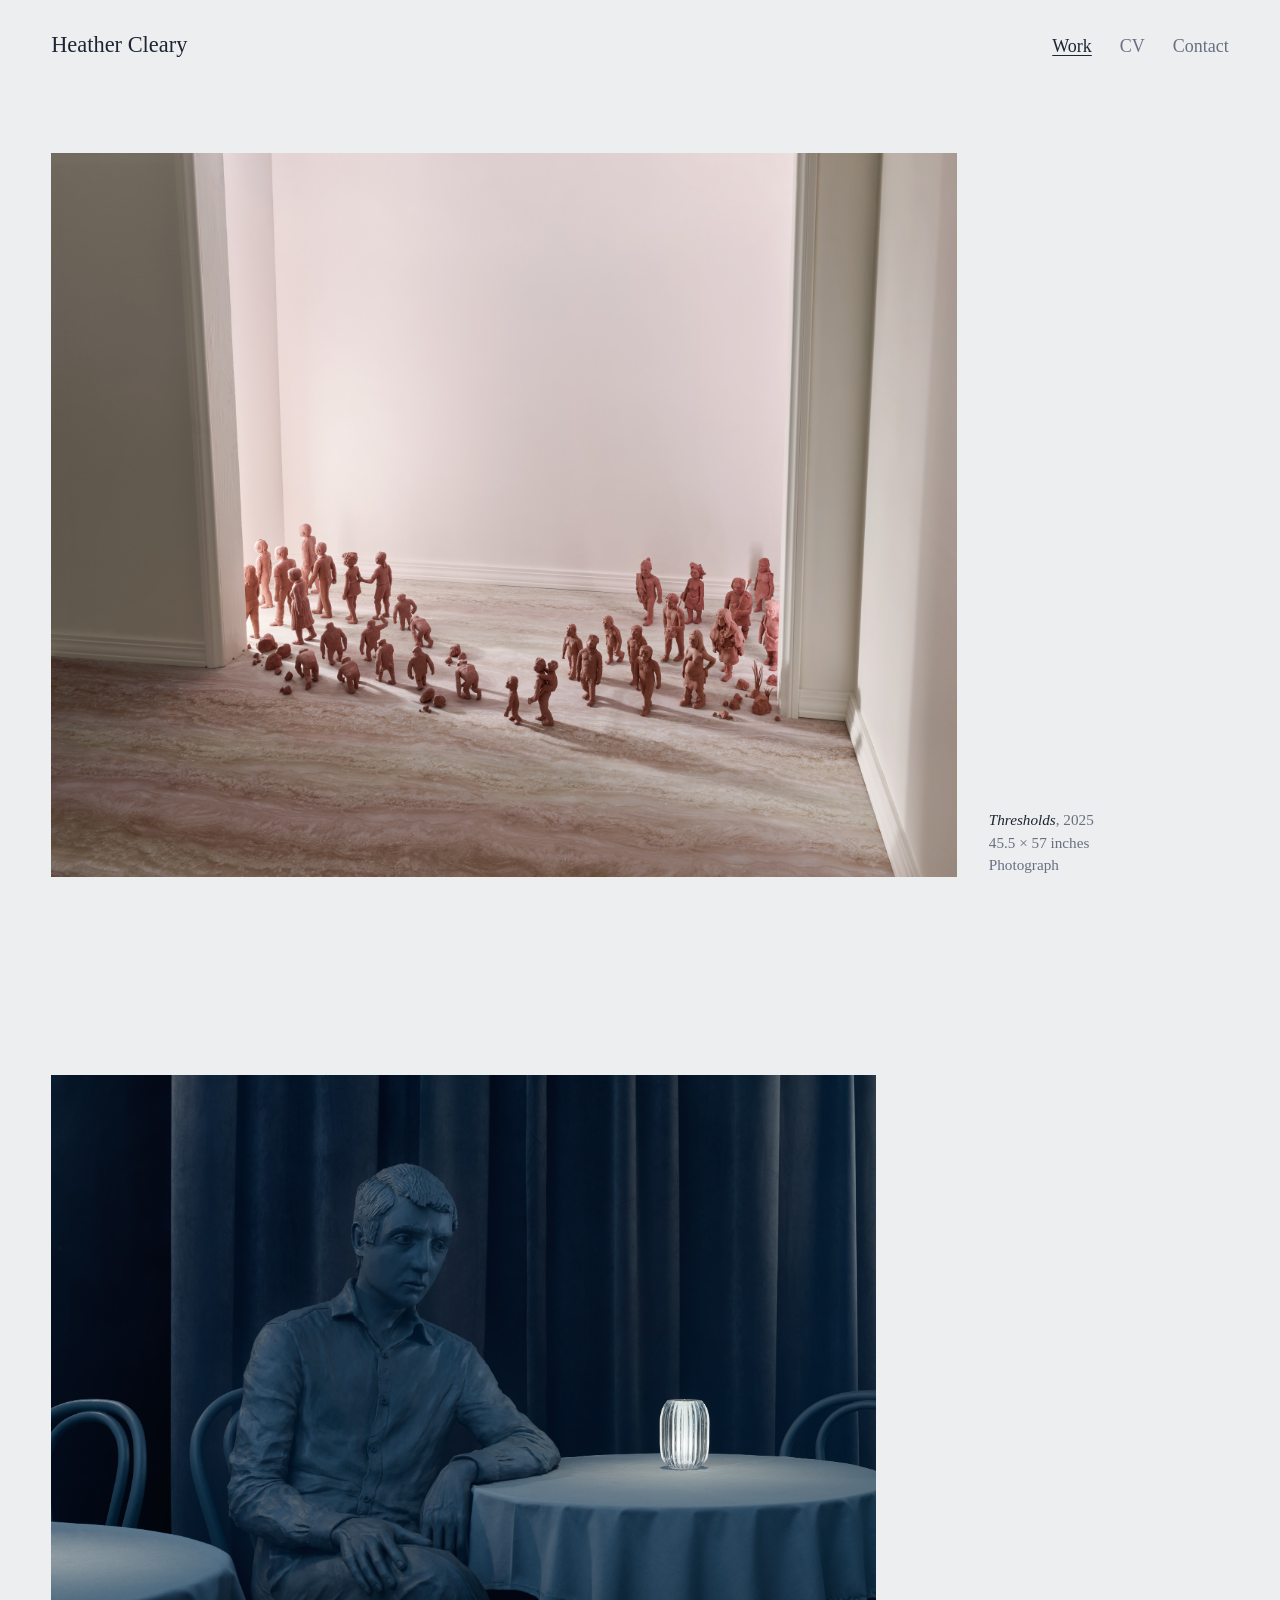
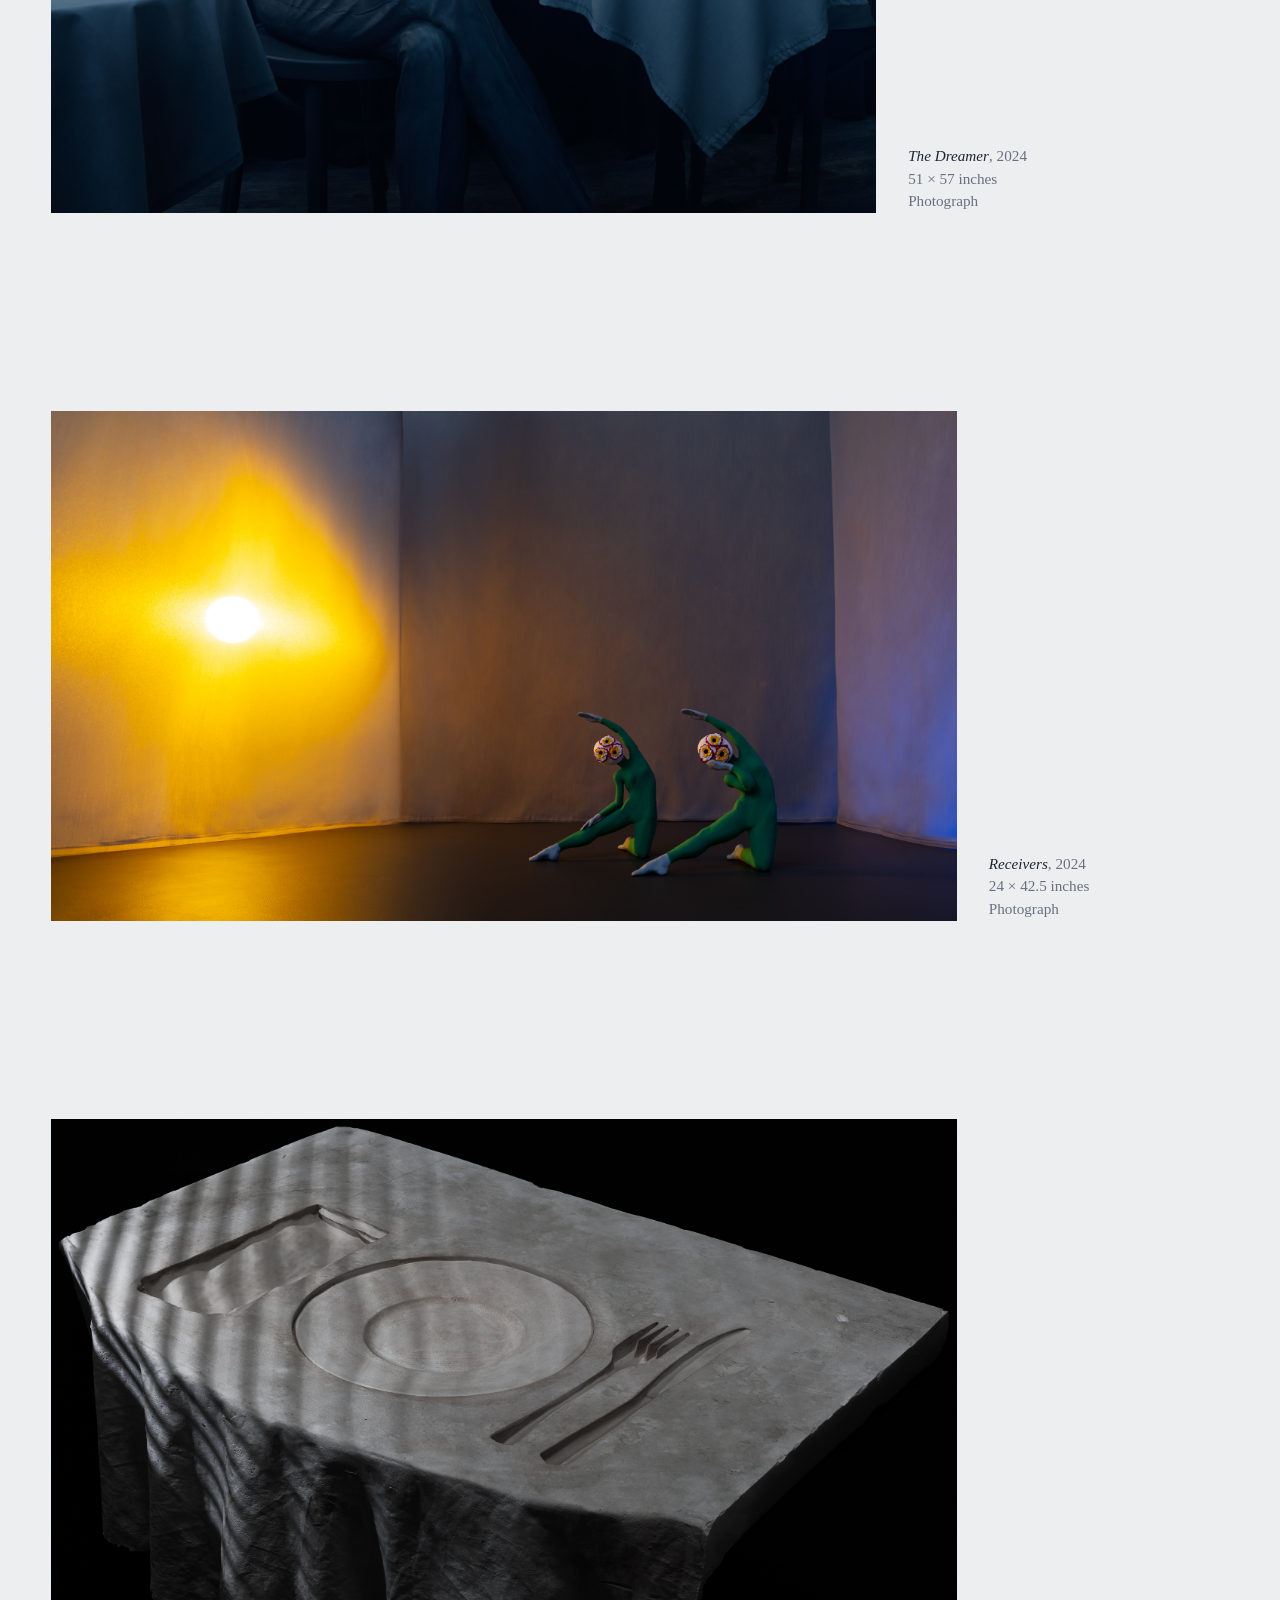
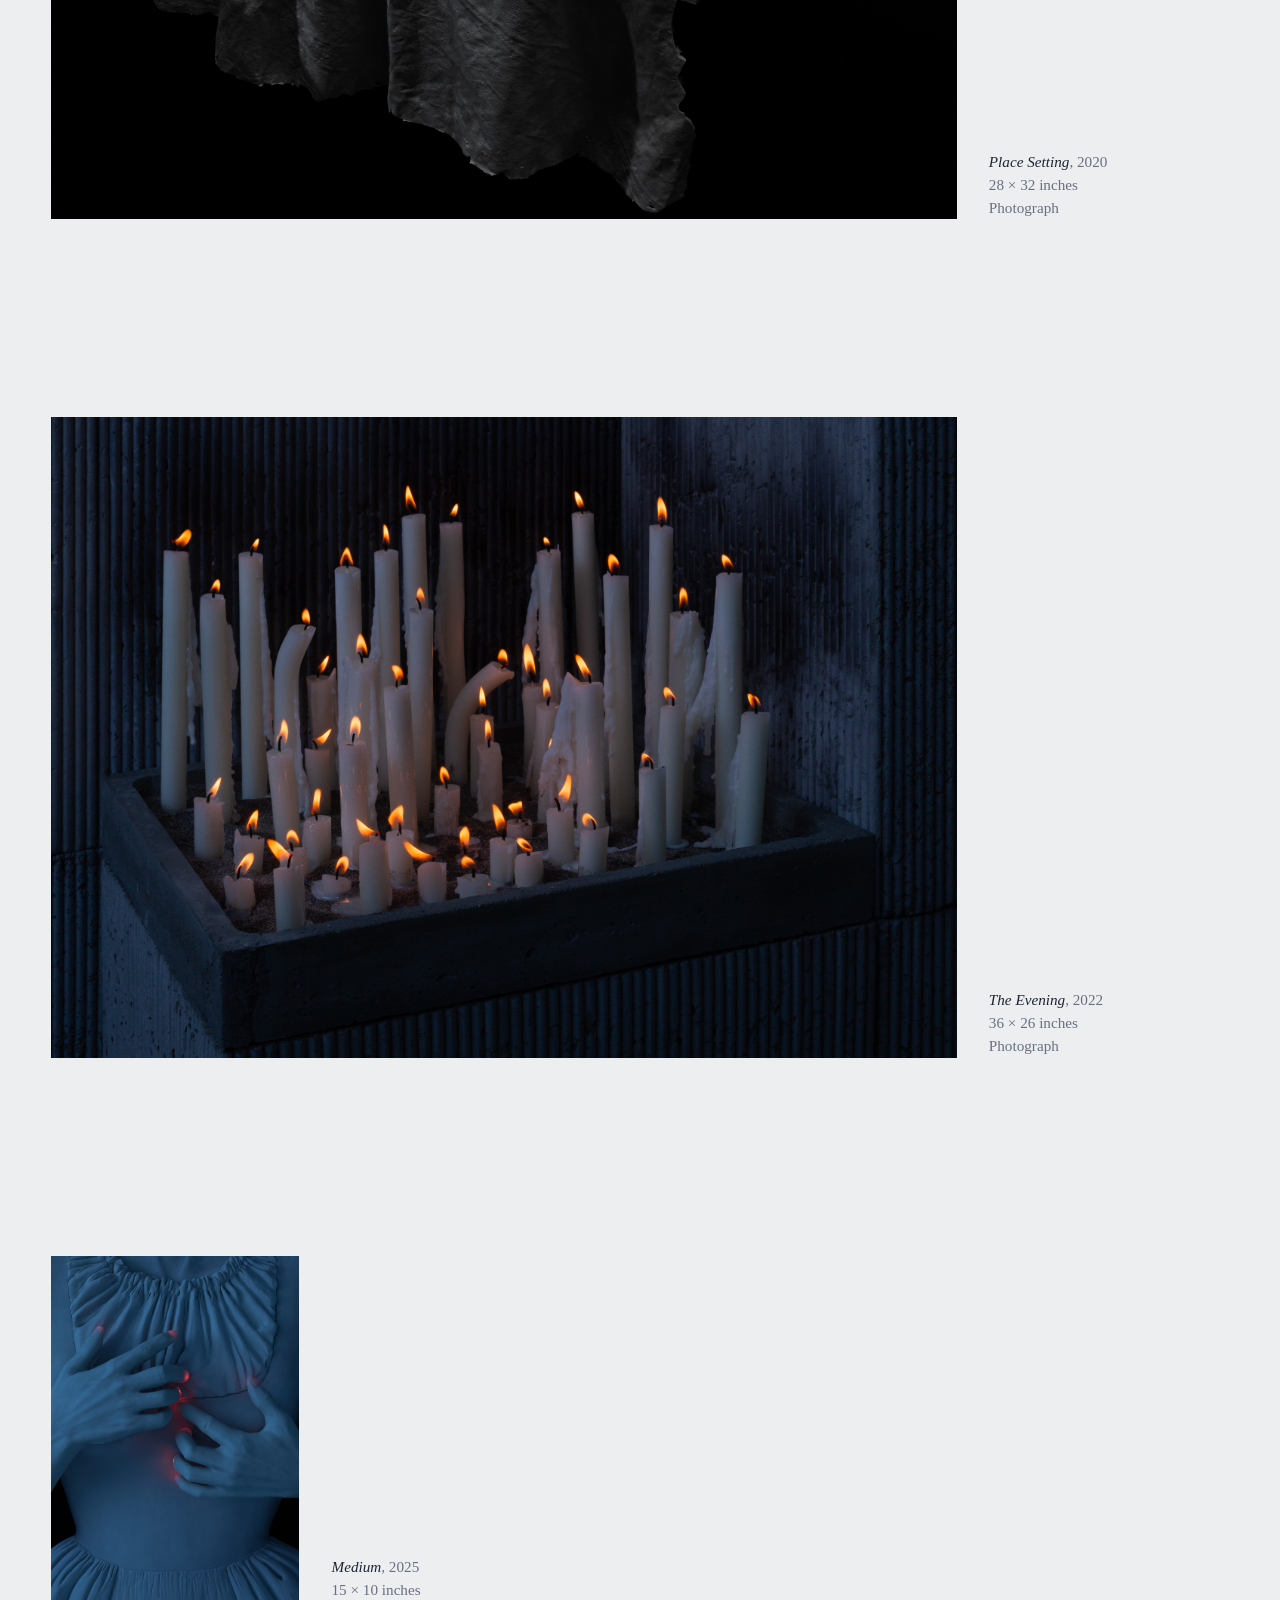
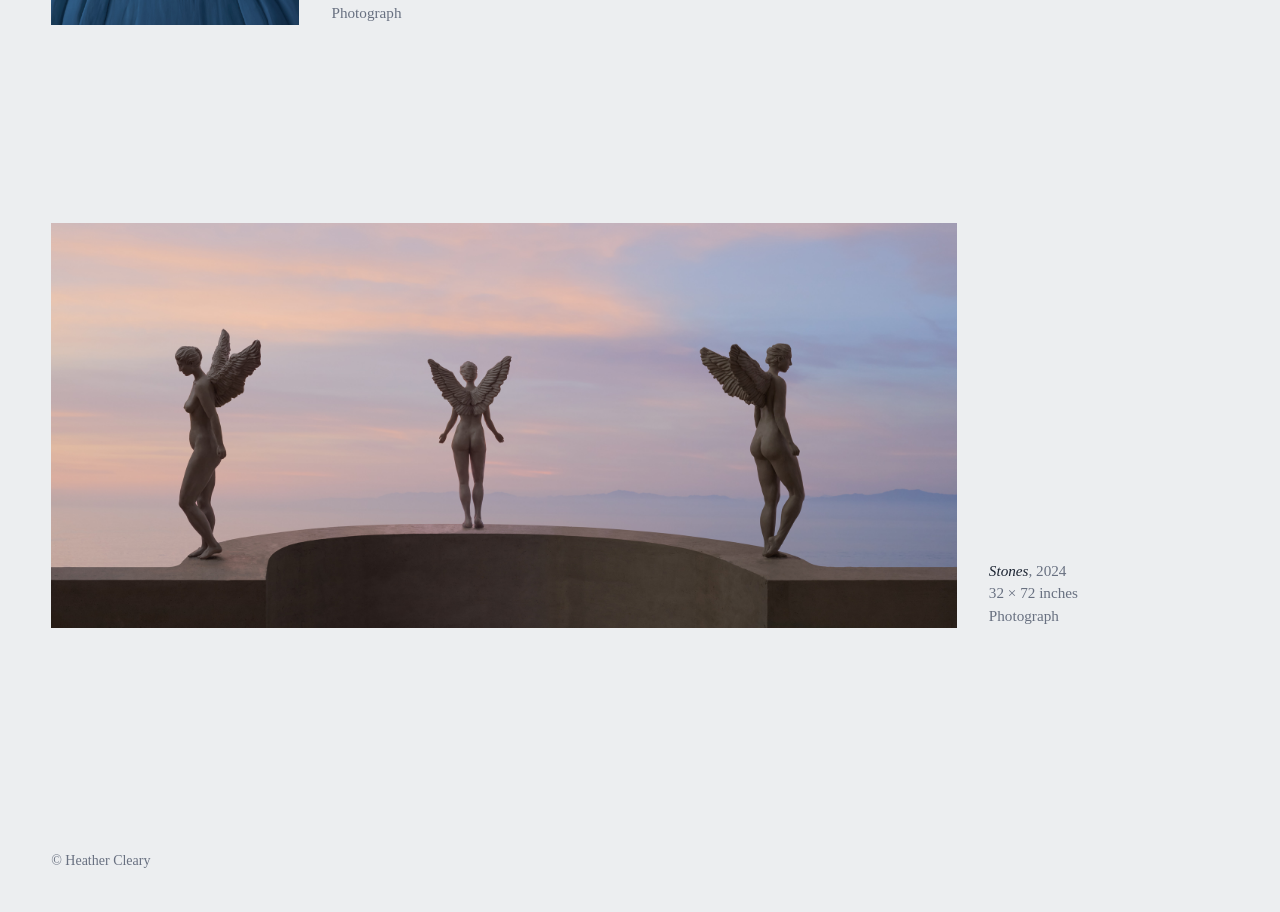
==== commit f6db4ca4: "Add files via upload" ====
--- a/index.html
+++ b/index.html
@@ -2,6 +2,14 @@
 <html lang="en">
 <head>
   <meta charset="utf-8">
+  <!-- Google Analytics -->
+  <script async src="https://www.googletagmanager.com/gtag/js?id=G-VXNEME3CMY"></script>
+  <script>
+    window.dataLayer = window.dataLayer || [];
+    function gtag(){dataLayer.push(arguments);}
+    gtag('js', new Date());
+    gtag('config', 'G-VXNEME3CMY');
+  </script>
   <meta name="viewport" content="width=device-width, initial-scale=1">
   <title>Heather Cleary</title>
   <meta name="description" content="Heather Cleary is an artist based in Los Angeles.">
@@ -69,7 +77,7 @@
         <p class="label"><span class="title">The Evening</span>, 2022<br>36 × 26 inches<br>Photograph</p>
       </li>
 
-      <li class="work">
+      <li class="work work--half">
         <button type="button" aria-label="Enlarge Medium">
           <img src="heather-cleary-medium-2025.jpg" width="1615" height="2400" loading="lazy"
                alt="Medium, 2025, photograph by Heather Cleary">
--- a/style.css
+++ b/style.css
@@ -100,6 +100,9 @@
   height: auto;
 }
 
+/* A piece shown at half the usual size (e.g. Medium) */
+.work--half img { max-height: 41vh; }
+
 .label {
   margin: 0;
   font-size: 0.95rem;
@@ -119,8 +122,6 @@
 
 .cv h2 {
   margin: 0 0 16px;
-  padding-bottom: 8px;
-  border-bottom: 1px solid var(--rule);
   font-size: 1.1rem;
   font-weight: 400;
 }
@@ -211,6 +212,7 @@
     margin-bottom: 88px;
   }
   .work img { max-height: none; }
+  .work--half img { width: 50%; }
   .cv li { grid-template-columns: 3rem minmax(0, 1fr); gap: 12px; }
   .lightbox { padding: 12px; }
   .lightbox .lb-bar { flex-direction: column; align-items: flex-start; }
